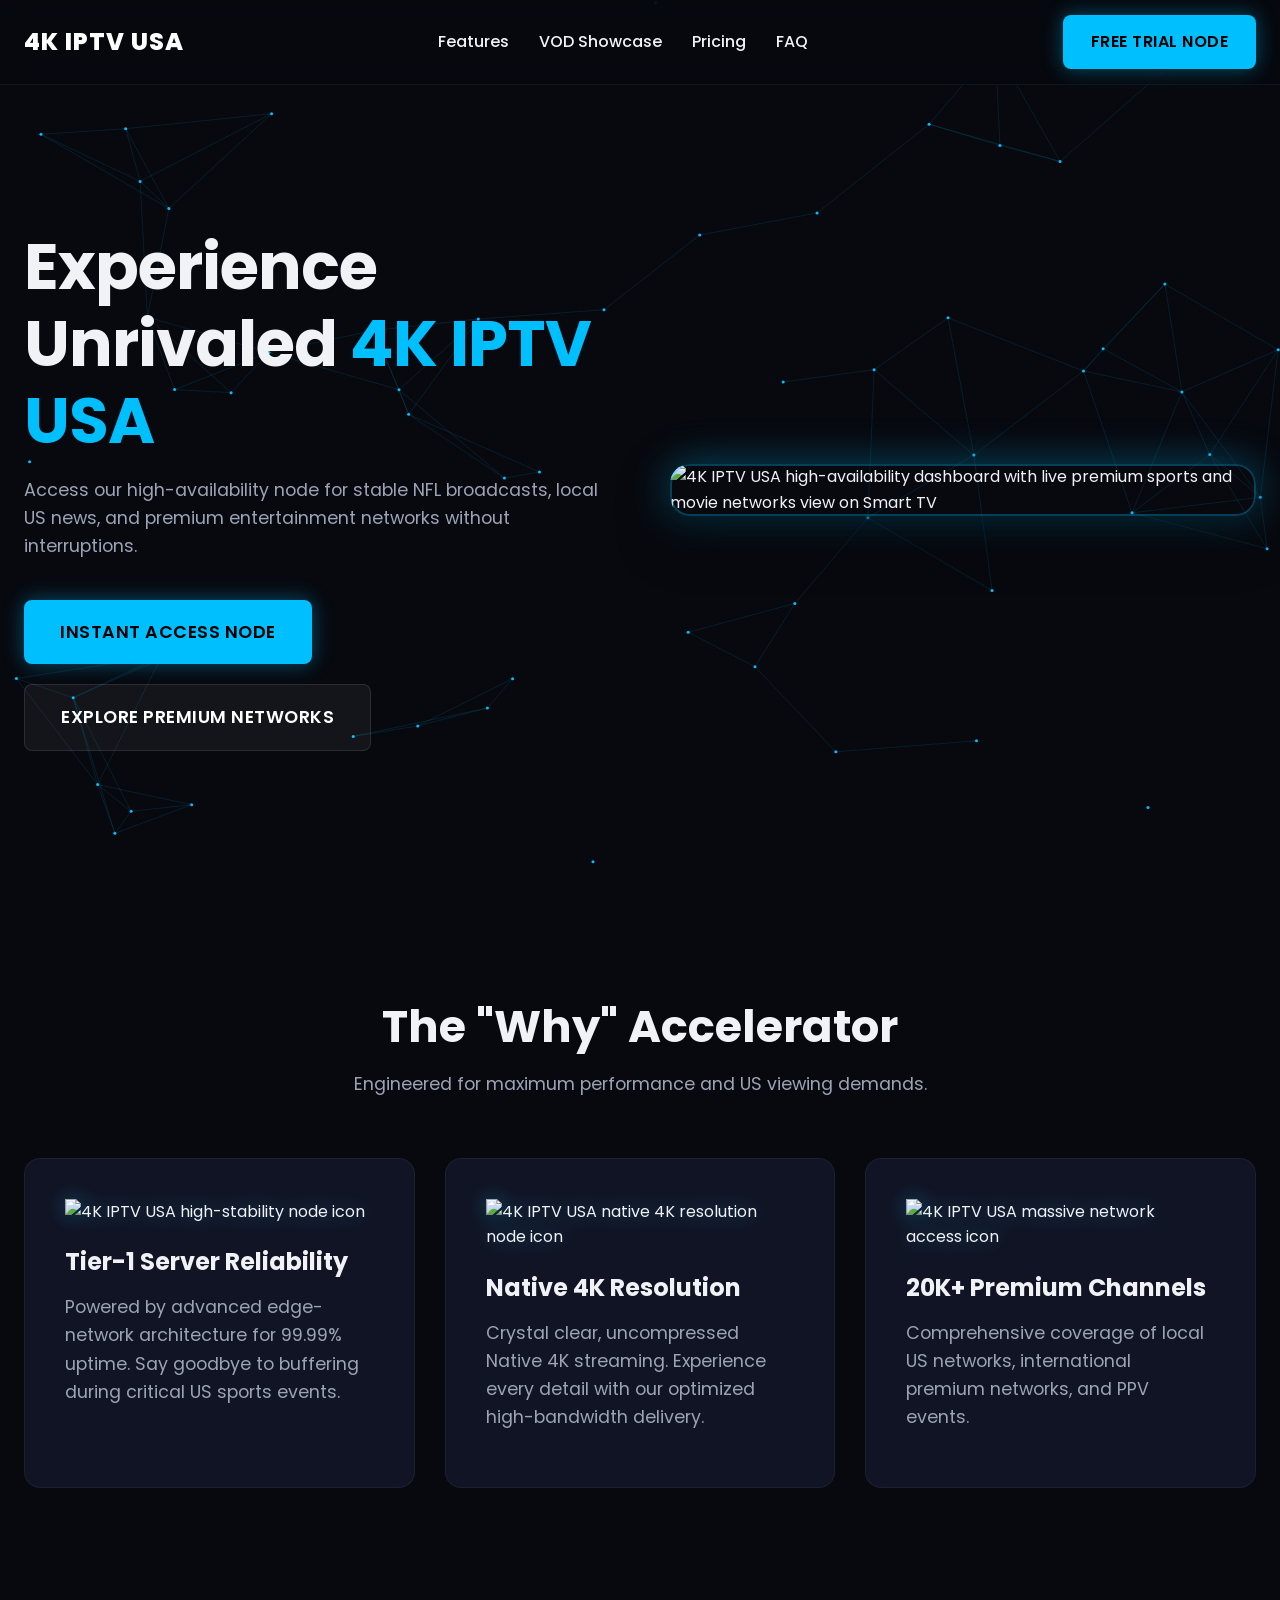
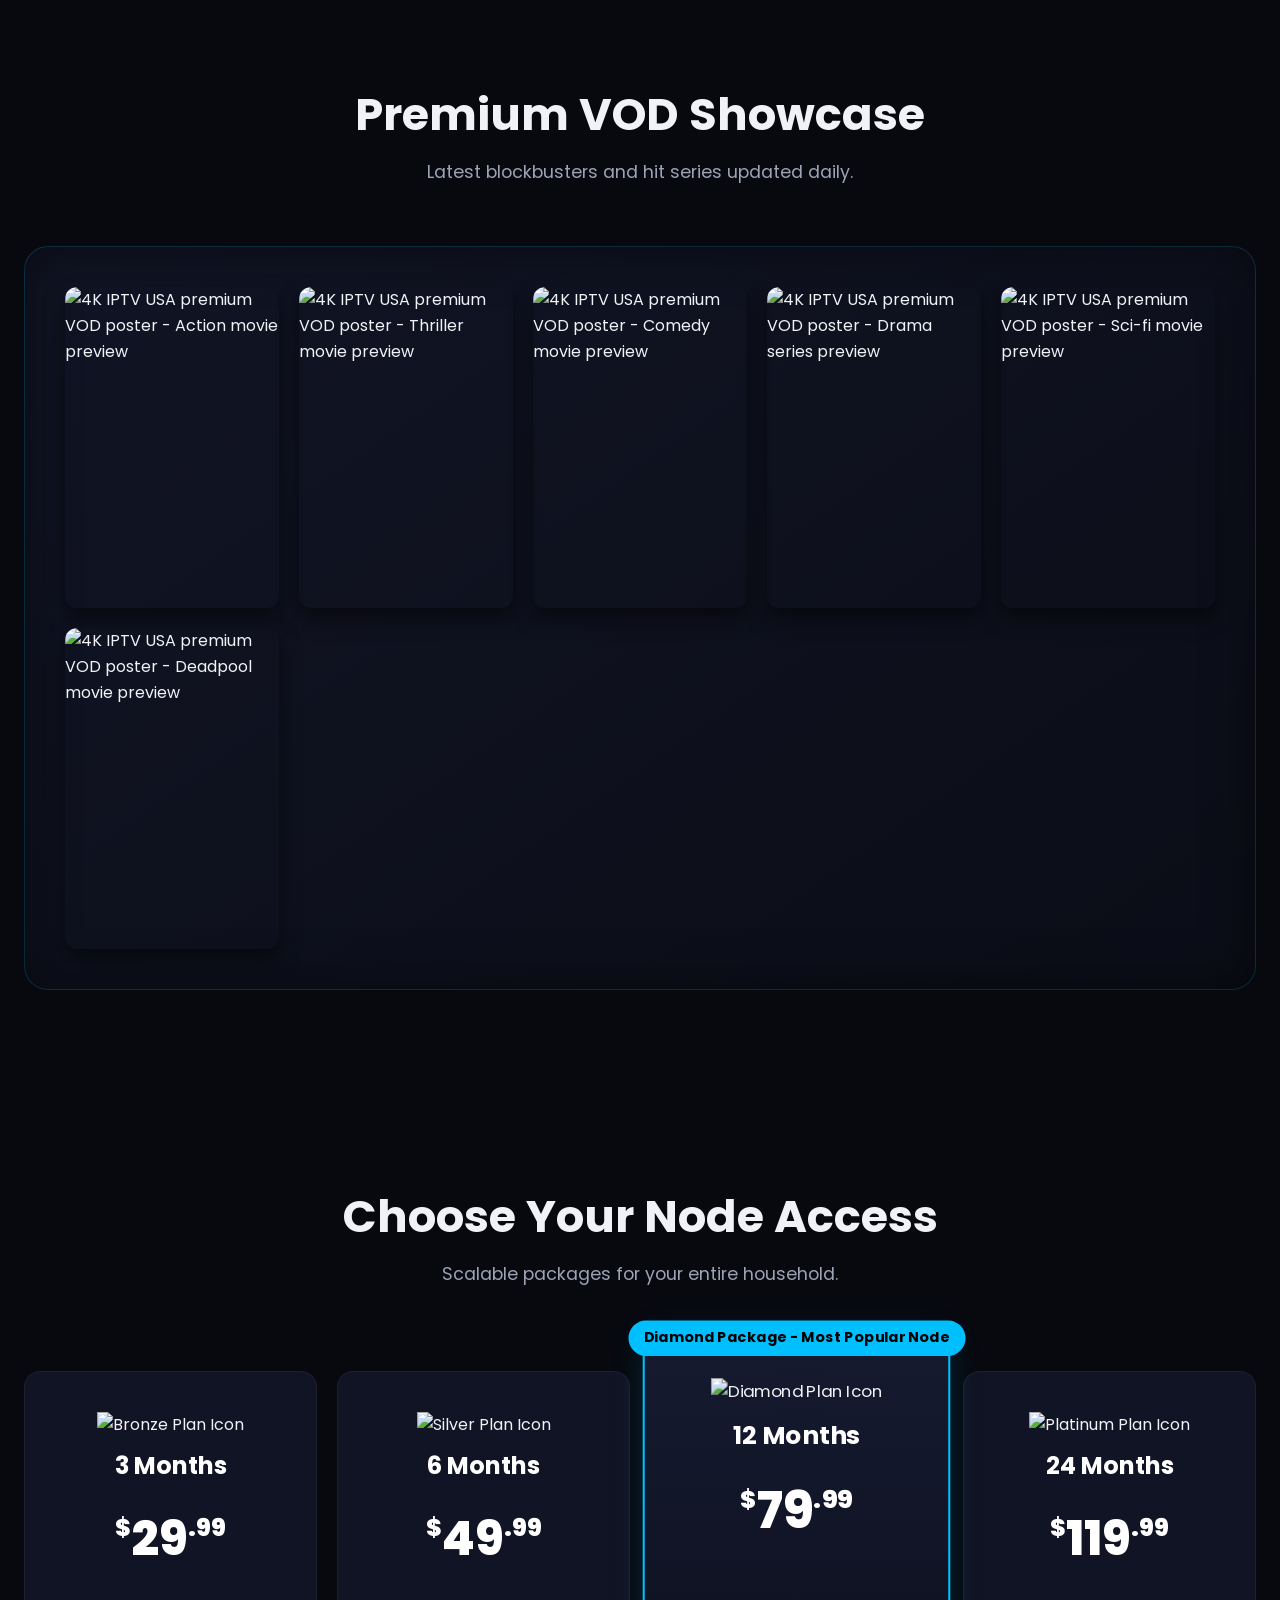
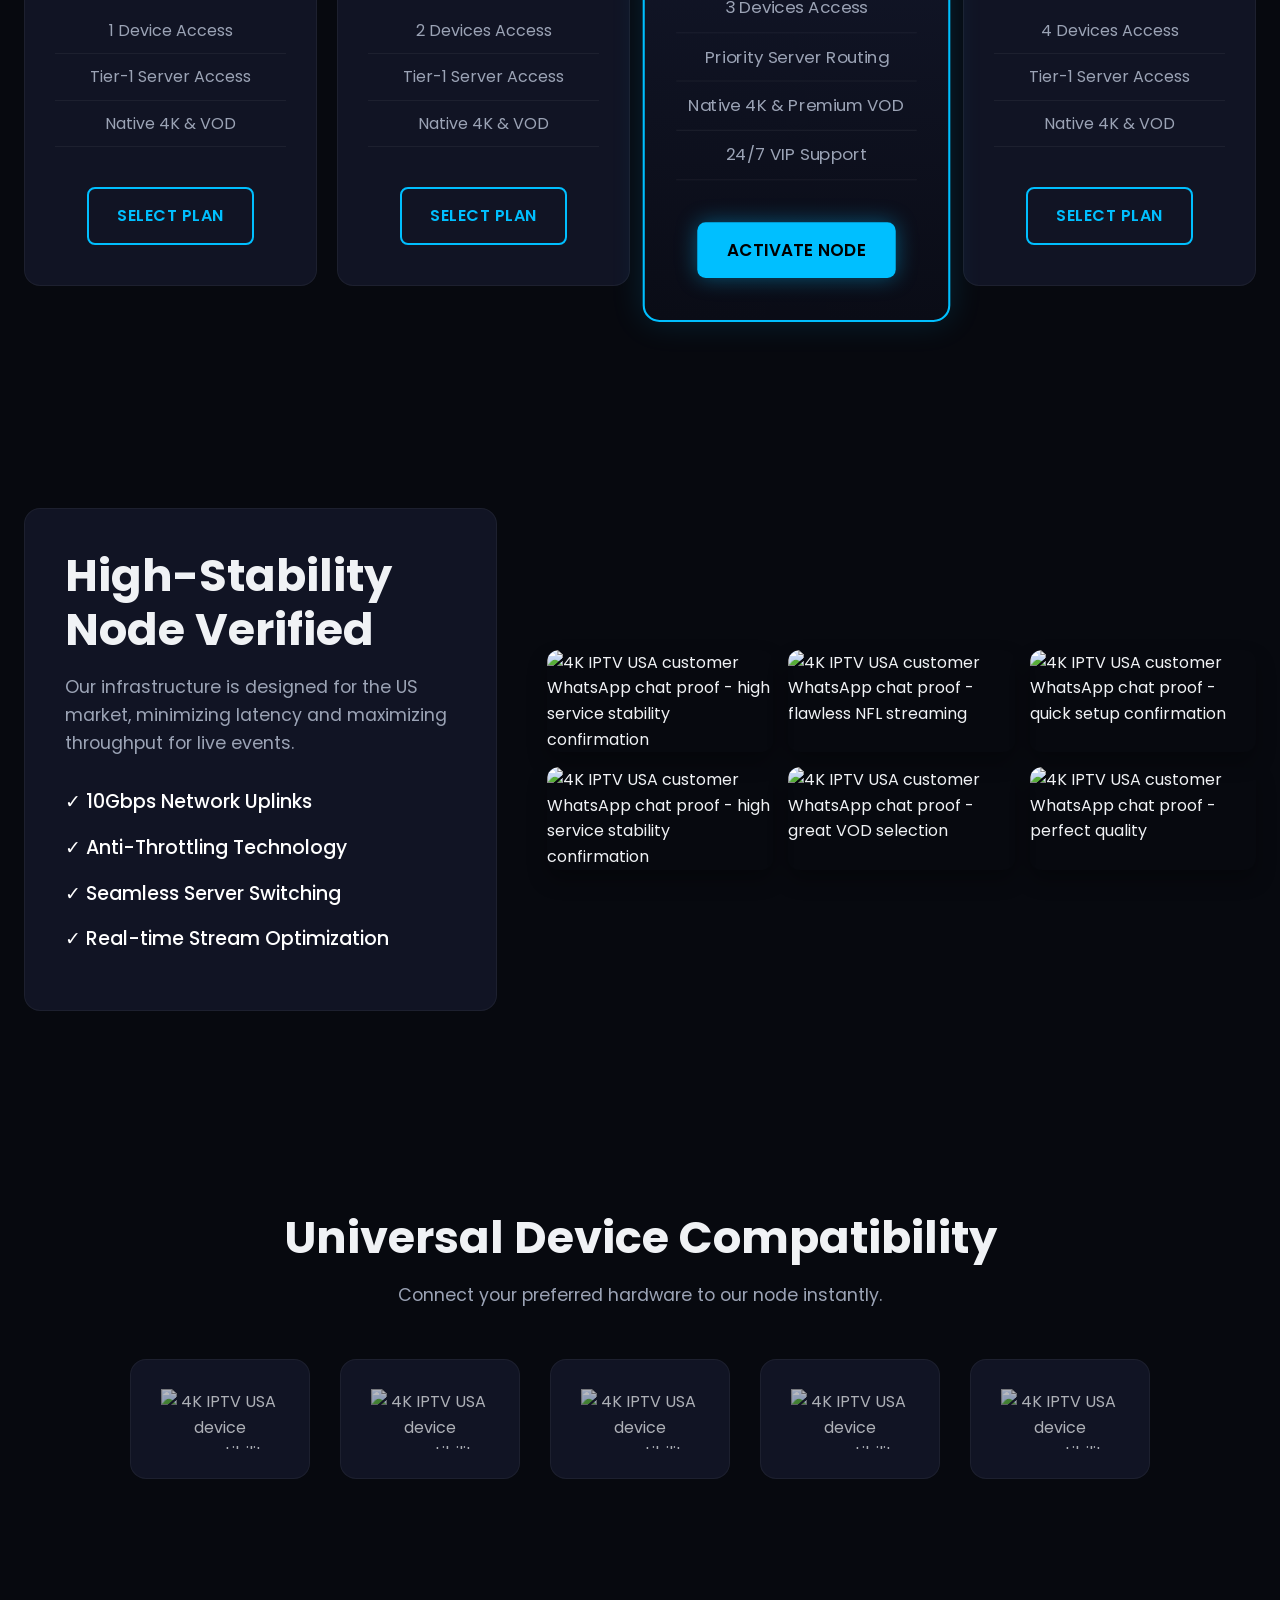
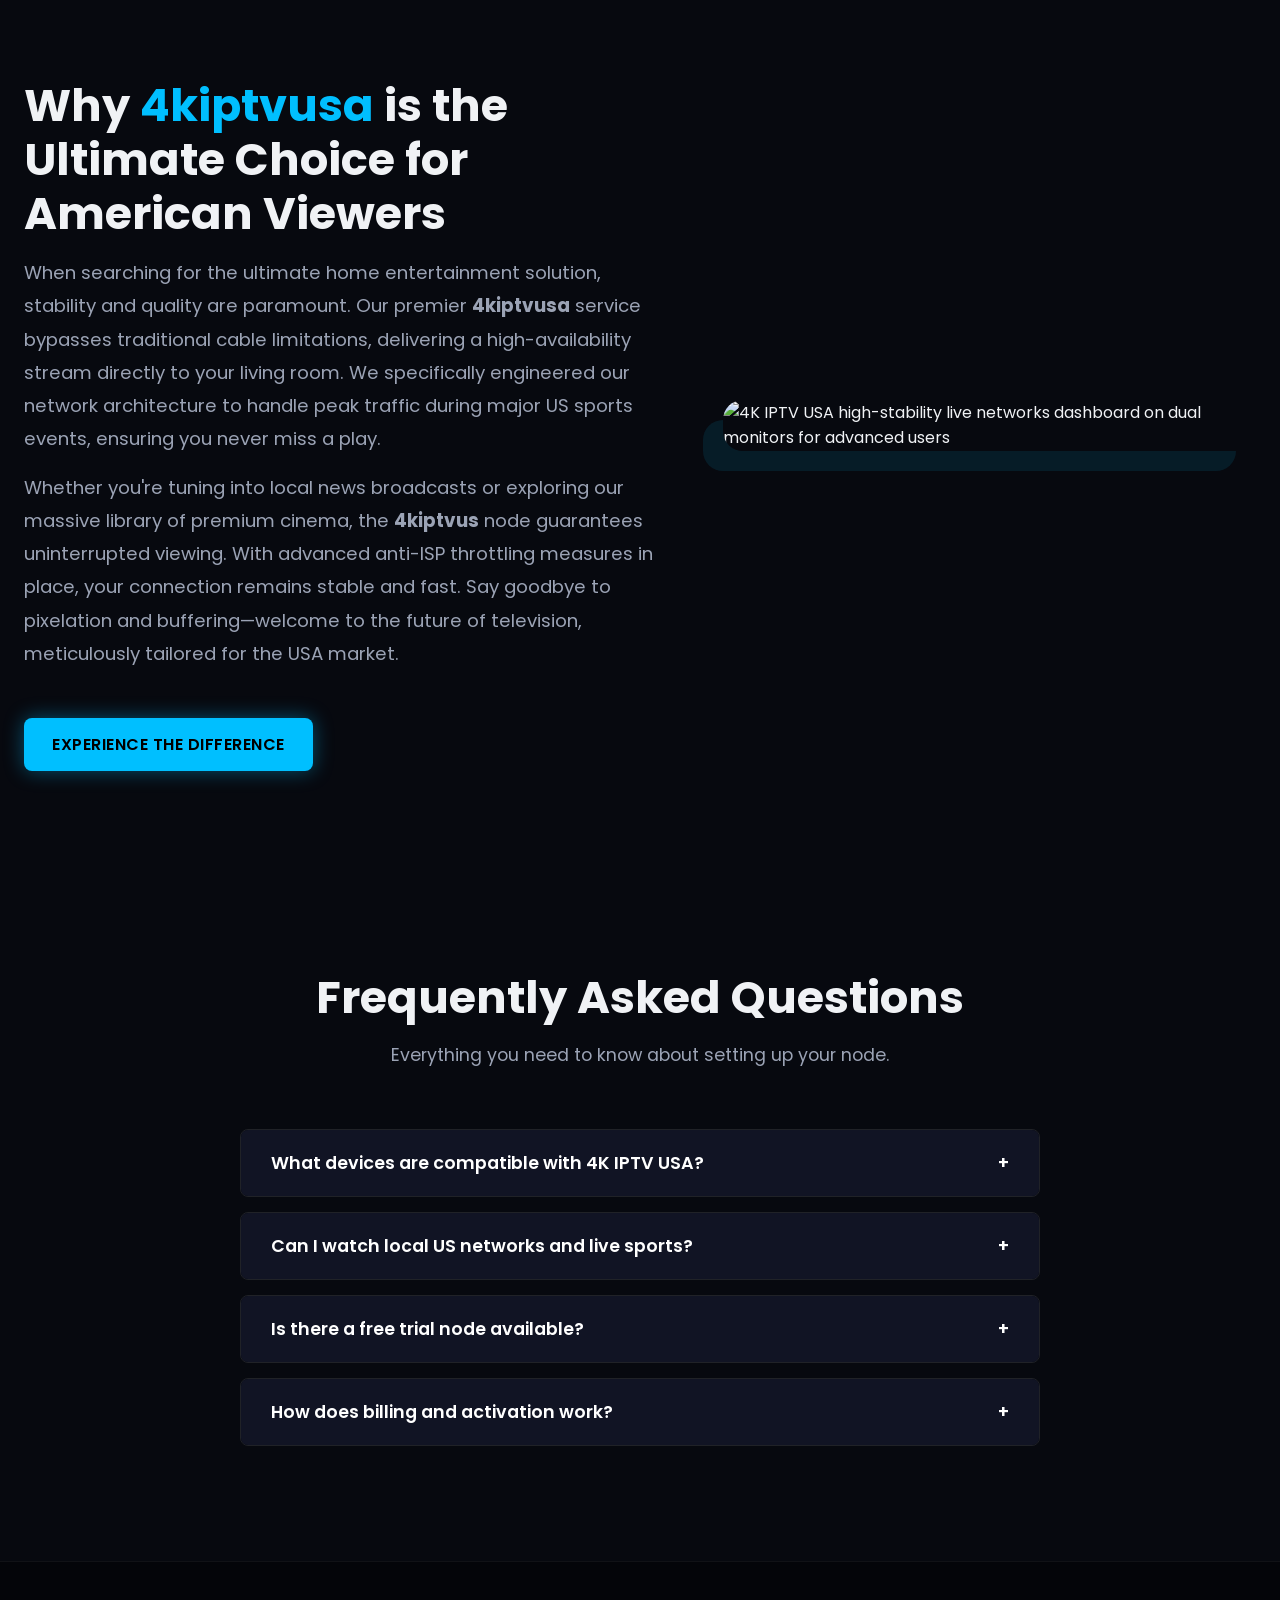
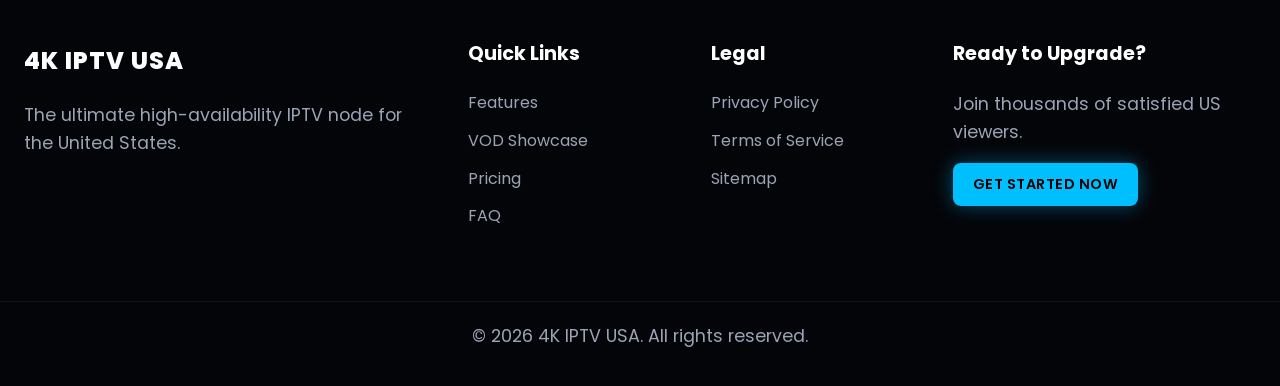
==== iptv-website-usa/index.html @ 937adeae "Add files via upload" ====
<!DOCTYPE html>
<html lang="en">
<head>
    <meta charset="UTF-8">
    <meta name="viewport" content="width=device-width, initial-scale=1.0">
    <title>4K IPTV USA - Unrivaled Premium IPTV Service</title>
    <meta name="description" content="Experience the best 4K IPTV USA. Stable NFL, local news, and premium networks with our high-availability 4kiptvus node. Start your free trial today.">
    <meta name="keywords" content="4k iptv usa, 4kiptvus, premium iptv, stable iptv, live sports iptv, us iptv service">
    <meta name="robots" content="index, follow">
    <link rel="canonical" href="https://www.4kiptvusa.com/">
    
    <!-- Google Fonts: Poppins -->
    <link rel="preconnect" href="https://fonts.googleapis.com">
    <link rel="preconnect" href="https://fonts.gstatic.com" crossorigin>
    <link href="https://fonts.googleapis.com/css2?family=Poppins:wght@300;400;600;700;800&display=swap" rel="stylesheet">
    
    <link rel="stylesheet" href="style.css">

    <!-- WebSite & Review Schema -->
    <script type="application/ld+json">
    {
      "@context": "https://schema.org",
      "@graph": [
        {
          "@type": "WebSite",
          "@id": "https://www.4kiptvusa.com/#website",
          "url": "https://www.4kiptvusa.com/",
          "name": "4K IPTV USA",
          "description": "Top-rated 4K IPTV service in the USA.",
          "publisher": {
            "@id": "https://www.4kiptvusa.com/#organization"
          }
        },
        {
          "@type": "Organization",
          "@id": "https://www.4kiptvusa.com/#organization",
          "name": "4K IPTV USA",
          "url": "https://www.4kiptvusa.com/",
          "logo": {
            "@type": "ImageObject",
            "url": "https://www.4kiptvusa.com/assets/logo.png"
          }
        },
        {
          "@type": "Product",
          "name": "4K IPTV USA Premium Subscription",
          "description": "High-availability premium IPTV node with 20K+ channels and 4K VOD.",
          "brand": {
            "@type": "Brand",
            "name": "4K IPTV USA"
          },
          "aggregateRating": {
            "@type": "AggregateRating",
            "ratingValue": "4.9",
            "reviewCount": "1200",
            "bestRating": "5",
            "worstRating": "1"
          },
          "review": {
            "@type": "Review",
            "author": {
              "@type": "Person",
              "name": "John D."
            },
            "reviewRating": {
              "@type": "Rating",
              "ratingValue": "5",
              "bestRating": "5"
            },
            "reviewBody": "Best 4kiptvus service I have used. Flawless NFL streams."
          }
        }
      ]
    }
    </script>

    <!-- FAQ Schema -->
    <script type="application/ld+json">
    {
      "@context": "https://schema.org",
      "@type": "FAQPage",
      "mainEntity": [
        {
          "@type": "Question",
          "name": "What devices are compatible with 4K IPTV USA?",
          "acceptedAnswer": {
            "@type": "Answer",
            "text": "Our service is compatible with Firestick, Apple TV, Smart TVs, MAG, and mobile devices."
          }
        },
        {
          "@type": "Question",
          "name": "Can I watch local US networks and live sports?",
          "acceptedAnswer": {
            "@type": "Answer",
            "text": "Yes, our 4kiptvus node guarantees stable access to local US networks and premium sports like the NFL."
          }
        },
        {
          "@type": "Question",
          "name": "Is there a free trial node available?",
          "acceptedAnswer": {
            "@type": "Answer",
            "text": "Yes, we offer an instant access FREE TRIAL NODE so you can test our Tier-1 server reliability."
          }
        }
      ]
    }
    </script>
</head>
<body>
    <canvas id="network-canvas"></canvas>

    <!-- B. HEADER -->
    <header class="main-header">
        <div class="container header-container">
            <div class="logo">4K IPTV USA</div>
            <nav class="nav-links">
                <a href="#features">Features</a>
                <a href="#vod">VOD Showcase</a>
                <a href="#pricing">Pricing</a>
                <a href="#faq">FAQ</a>
            </nav>
            <a href="#trial" class="btn-primary cta-pulse">FREE TRIAL NODE</a>
        </div>
    </header>

    <!-- C. HERO SECTION -->
    <section class="hero-section">
        <div class="container hero-container">
            <div class="hero-content">
                <h1>Experience Unrivaled <span class="accent-text">4K IPTV USA</span></h1>
                <p class="subtext">Access our high-availability node for stable NFL broadcasts, local US news, and premium entertainment networks without interruptions.</p>
                <div class="hero-ctas">
                    <a href="#pricing" class="btn-primary btn-large">INSTANT ACCESS NODE</a>
                    <a href="#vod" class="btn-secondary btn-large">EXPLORE PREMIUM NETWORKS</a>
                </div>
            </div>
            <div class="hero-image">
                <img src="assets/hero-preview.webp" alt="4K IPTV USA high-availability dashboard with live premium sports and movie networks view on Smart TV">
            </div>
        </div>
    </section>

    <!-- D. VALUE GRID -->
    <section id="features" class="value-grid-section">
        <div class="container">
            <div class="section-heading text-center">
                <h2>The "Why" Accelerator</h2>
                <p>Engineered for maximum performance and US viewing demands.</p>
            </div>
            <div class="grid-container value-grid">
                <div class="card value-card">
                    <img src="assets/icons/server-icon.svg" alt="4K IPTV USA high-stability node icon" class="card-icon">
                    <h3>Tier-1 Server Reliability</h3>
                    <p>Powered by advanced edge-network architecture for 99.99% uptime. Say goodbye to buffering during critical US sports events.</p>
                </div>
                <div class="card value-card">
                    <img src="assets/icons/resolution-icon.svg" alt="4K IPTV USA native 4K resolution node icon" class="card-icon">
                    <h3>Native 4K Resolution</h3>
                    <p>Crystal clear, uncompressed Native 4K streaming. Experience every detail with our optimized high-bandwidth delivery.</p>
                </div>
                <div class="card value-card">
                    <img src="assets/icons/channel-icon.svg" alt="4K IPTV USA massive network access icon" class="card-icon">
                    <h3>20K+ Premium Channels</h3>
                    <p>Comprehensive coverage of local US networks, international premium networks, and PPV events.</p>
                </div>
            </div>
        </div>
    </section>

    <!-- E. PREMIUM VOD SHOWCASE -->
    <section id="vod" class="vod-section">
        <div class="container">
            <div class="section-heading text-center">
                <h2>Premium VOD Showcase</h2>
                <p>Latest blockbusters and hit series updated daily.</p>
            </div>
            <div class="premium-frame">
                <div class="vod-grid">
                    <img src="assets/vod/poster-1.webp" alt="4K IPTV USA premium VOD poster - Action movie preview" class="vod-poster">
                    <img src="assets/vod/poster-2.webp" alt="4K IPTV USA premium VOD poster - Thriller movie preview" class="vod-poster">
                    <img src="assets/vod/poster-3.webp" alt="4K IPTV USA premium VOD poster - Comedy movie preview" class="vod-poster">
                    <img src="assets/vod/poster-4.webp" alt="4K IPTV USA premium VOD poster - Drama series preview" class="vod-poster">
                    <img src="assets/vod/poster-5.webp" alt="4K IPTV USA premium VOD poster - Sci-fi movie preview" class="vod-poster">
                    <img src="assets/vod/poster-6.webp" alt="4K IPTV USA premium VOD poster - Deadpool movie preview" class="vod-poster">
                </div>
            </div>
        </div>
    </section>

    <!-- F. ADVANCED PRICING ARROWS -->
    <section id="pricing" class="pricing-section">
        <div class="container">
            <div class="section-heading text-center">
                <h2>Choose Your Node Access</h2>
                <p>Scalable packages for your entire household.</p>
            </div>
            
            <div class="pricing-grid">
                <!-- 3 Months -->
                <div class="pricing-card">
                    <div class="plan-header">
                        <img src="assets/icons/plan-icon.svg" alt="Bronze Plan Icon" class="plan-icon">
                        <h3>3 Months</h3>
                    </div>
                    <div class="plan-price"><span>$</span>29<span>.99</span></div>
                    <ul class="plan-features">
                        <li>1 Device Access</li>
                        <li>Tier-1 Server Access</li>
                        <li>Native 4K & VOD</li>
                    </ul>
                    <a href="#checkout" class="btn-outline">Select Plan</a>
                </div>

                <!-- 6 Months -->
                <div class="pricing-card">
                    <div class="plan-header">
                        <img src="assets/icons/plan-icon.svg" alt="Silver Plan Icon" class="plan-icon">
                        <h3>6 Months</h3>
                    </div>
                    <div class="plan-price"><span>$</span>49<span>.99</span></div>
                    <ul class="plan-features">
                        <li>2 Devices Access</li>
                        <li>Tier-1 Server Access</li>
                        <li>Native 4K & VOD</li>
                    </ul>
                    <a href="#checkout" class="btn-outline">Select Plan</a>
                </div>

                <!-- 12 Months (Diamond) -->
                <div class="pricing-card diamond-card">
                    <div class="popular-badge">Diamond Package - Most Popular Node</div>
                    <div class="plan-header">
                        <img src="assets/icons/plan-icon.svg" alt="Diamond Plan Icon" class="plan-icon">
                        <h3>12 Months</h3>
                    </div>
                    <div class="plan-price"><span>$</span>79<span>.99</span></div>
                    <ul class="plan-features">
                        <li>3 Devices Access</li>
                        <li>Priority Server Routing</li>
                        <li>Native 4K & Premium VOD</li>
                        <li>24/7 VIP Support</li>
                    </ul>
                    <a href="#checkout" class="btn-primary">Activate Node</a>
                </div>

                <!-- 24 Months -->
                <div class="pricing-card">
                    <div class="plan-header">
                        <img src="assets/icons/plan-icon.svg" alt="Platinum Plan Icon" class="plan-icon">
                        <h3>24 Months</h3>
                    </div>
                    <div class="plan-price"><span>$</span>119<span>.99</span></div>
                    <ul class="plan-features">
                        <li>4 Devices Access</li>
                        <li>Tier-1 Server Access</li>
                        <li>Native 4K & VOD</li>
                    </ul>
                    <a href="#checkout" class="btn-outline">Select Plan</a>
                </div>
            </div>
        </div>
    </section>

    <!-- G. PROOF & NETWORK SPEED SECTION -->
    <section class="proof-section">
        <div class="container proof-container">
            <div class="proof-left card">
                <h2>High-Stability Node Verified</h2>
                <p>Our infrastructure is designed for the US market, minimizing latency and maximizing throughput for live events.</p>
                <ul class="feature-list">
                    <li>✓ 10Gbps Network Uplinks</li>
                    <li>✓ Anti-Throttling Technology</li>
                    <li>✓ Seamless Server Switching</li>
                    <li>✓ Real-time Stream Optimization</li>
                </ul>
            </div>
            <div class="proof-right">
                <div class="chat-grid">
                    <img src="assets/chat-proof-1.webp" alt="4K IPTV USA customer WhatsApp chat proof - high service stability confirmation" class="chat-proof">
                    <img src="assets/chat-proof-2.webp" alt="4K IPTV USA customer WhatsApp chat proof - flawless NFL streaming" class="chat-proof">
                    <img src="assets/chat-proof-3.webp" alt="4K IPTV USA customer WhatsApp chat proof - quick setup confirmation" class="chat-proof">
                    <img src="assets/chat-proof-4.webp" alt="4K IPTV USA customer WhatsApp chat proof - high service stability confirmation" class="chat-proof">
                    <img src="assets/chat-proof-5.webp" alt="4K IPTV USA customer WhatsApp chat proof - great VOD selection" class="chat-proof">
                    <img src="assets/chat-proof-6.webp" alt="4K IPTV USA customer WhatsApp chat proof - perfect quality" class="chat-proof">
                </div>
            </div>
        </div>
    </section>

    <!-- H. COMPATIBILITY GRID -->
    <section class="compatibility-section">
        <div class="container text-center">
            <h2>Universal Device Compatibility</h2>
            <p>Connect your preferred hardware to our node instantly.</p>
            <div class="logo-grid">
                <a href="#guide-firetv" class="logo-card"><img src="assets/logos/firetv-logo.svg" alt="4K IPTV USA device compatibility node - Amazon Firestick link"></a>
                <a href="#guide-apple" class="logo-card"><img src="assets/logos/apple-logo.svg" alt="4K IPTV USA device compatibility node - Apple TV link"></a>
                <a href="#guide-android" class="logo-card"><img src="assets/logos/android-logo.svg" alt="4K IPTV USA device compatibility node - Android TV link"></a>
                <a href="#guide-smart" class="logo-card"><img src="assets/logos/smart-logo.svg" alt="4K IPTV USA device compatibility node - Smart TV link"></a>
                <a href="#guide-mag" class="logo-card"><img src="assets/logos/mag-logo.svg" alt="4K IPTV USA device compatibility node - MAG Box link"></a>
            </div>
        </div>
    </section>

    <!-- I. DEEP SEO TARGET SECTION -->
    <section class="seo-section">
        <div class="container seo-container">
            <div class="seo-content">
                <h2>Why <span class="accent-text">4kiptvusa</span> is the Ultimate Choice for American Viewers</h2>
                <p>When searching for the ultimate home entertainment solution, stability and quality are paramount. Our premier <strong>4kiptvusa</strong> service bypasses traditional cable limitations, delivering a high-availability stream directly to your living room. We specifically engineered our network architecture to handle peak traffic during major US sports events, ensuring you never miss a play.</p>
                <p>Whether you're tuning into local news broadcasts or exploring our massive library of premium cinema, the <strong>4kiptvus</strong> node guarantees uninterrupted viewing. With advanced anti-ISP throttling measures in place, your connection remains stable and fast. Say goodbye to pixelation and buffering—welcome to the future of television, meticulously tailored for the USA market.</p>
                <a href="#trial" class="btn-primary mt-4">EXPERIENCE THE DIFFERENCE</a>
            </div>
            <div class="seo-sidebar">
                <img src="assets/seo-dashboard-view.webp" alt="4K IPTV USA high-stability live networks dashboard on dual monitors for advanced users" class="seo-image">
            </div>
        </div>
    </section>

    <!-- J. INTERACTIVE FAQ -->
    <section id="faq" class="faq-section">
        <div class="container">
            <div class="section-heading text-center">
                <h2>Frequently Asked Questions</h2>
                <p>Everything you need to know about setting up your node.</p>
            </div>
            <div class="faq-accordion">
                <div class="faq-item">
                    <button class="faq-question">What devices are compatible with 4K IPTV USA? <span class="icon">+</span></button>
                    <div class="faq-answer">
                        <p>Our service is universally compatible with Firestick, Apple TV, Smart TVs, MAG boxes, Android devices, and iOS. We provide detailed setup guides for each node connection.</p>
                    </div>
                </div>
                <div class="faq-item">
                    <button class="faq-question">Can I watch local US networks and live sports? <span class="icon">+</span></button>
                    <div class="faq-answer">
                        <p>Absolutely. Our 4kiptvus node is specifically configured to guarantee stable access to all major local US networks and premium sports events, including the NFL, NBA, and UFC, with zero buffering.</p>
                    </div>
                </div>
                <div class="faq-item">
                    <button class="faq-question">Is there a free trial node available? <span class="icon">+</span></button>
                    <div class="faq-answer">
                        <p>Yes, we offer an instant access FREE TRIAL NODE so you can verify our Tier-1 server reliability before committing to a premium package.</p>
                    </div>
                </div>
                <div class="faq-item">
                    <button class="faq-question">How does billing and activation work? <span class="icon">+</span></button>
                    <div class="faq-answer">
                        <p>Activation is instant upon payment confirmation. We offer secure billing options tailored for US customers, with subscriptions available in 3, 6, 12, and 24-month cycles.</p>
                    </div>
                </div>
            </div>
        </div>
    </section>

    <!-- K. FOOTER -->
    <footer class="main-footer">
        <div class="container footer-container">
            <div class="footer-brand">
                <div class="logo">4K IPTV USA</div>
                <p>The ultimate high-availability IPTV node for the United States.</p>
            </div>
            <div class="footer-links">
                <h4>Quick Links</h4>
                <a href="#features">Features</a>
                <a href="#vod">VOD Showcase</a>
                <a href="#pricing">Pricing</a>
                <a href="#faq">FAQ</a>
            </div>
            <div class="footer-legal">
                <h4>Legal</h4>
                <a href="#privacy">Privacy Policy</a>
                <a href="#terms">Terms of Service</a>
                <a href="#sitemap">Sitemap</a>
            </div>
            <div class="footer-cta">
                <h4>Ready to Upgrade?</h4>
                <p>Join thousands of satisfied US viewers.</p>
                <a href="#pricing" class="btn-primary btn-small">GET STARTED NOW</a>
            </div>
        </div>
        <div class="footer-bottom text-center">
            <p>&copy; 2026 4K IPTV USA. All rights reserved.</p>
        </div>
    </footer>

    <!-- Interactive Scripts -->
    <script>
        // FAQ Accordion
        const faqItems = document.querySelectorAll('.faq-question');
        faqItems.forEach(item => {
            item.addEventListener('click', () => {
                const answer = item.nextElementSibling;
                const icon = item.querySelector('.icon');
                const isOpen = answer.style.display === 'block';
                
                // Close all
                document.querySelectorAll('.faq-answer').forEach(ans => ans.style.display = 'none');
                document.querySelectorAll('.faq-question .icon').forEach(ic => ic.textContent = '+');
                
                if (!isOpen) {
                    answer.style.display = 'block';
                    icon.textContent = '−';
                }
            });
        });

        // Background Node Effect
        const canvas = document.getElementById('network-canvas');
        const ctx = canvas.getContext('2d');
        
        let width = canvas.width = window.innerWidth;
        let height = canvas.height = window.innerHeight;
        
        const nodes = [];
        const nodeCount = 60;
        
        for (let i = 0; i < nodeCount; i++) {
            nodes.push({
                x: Math.random() * width,
                y: Math.random() * height,
                vx: (Math.random() - 0.5) * 0.5,
                vy: (Math.random() - 0.5) * 0.5
            });
        }
        
        function draw() {
            ctx.clearRect(0, 0, width, height);
            ctx.fillStyle = '#00BFFF';
            ctx.strokeStyle = 'rgba(0, 191, 255, 0.12)';
            
            nodes.forEach(node => {
                node.x += node.vx;
                node.y += node.vy;
                
                if (node.x < 0 || node.x > width) node.vx *= -1;
                if (node.y < 0 || node.y > height) node.vy *= -1;
                
                ctx.beginPath();
                ctx.arc(node.x, node.y, 1.5, 0, Math.PI * 2);
                ctx.fill();
            });
            
            for (let i = 0; i < nodeCount; i++) {
                for (let j = i + 1; j < nodeCount; j++) {
                    const dx = nodes[i].x - nodes[j].x;
                    const dy = nodes[i].y - nodes[j].y;
                    const dist = Math.sqrt(dx * dx + dy * dy);
                    
                    if (dist < 150) {
                        ctx.beginPath();
                        ctx.moveTo(nodes[i].x, nodes[i].y);
                        ctx.lineTo(nodes[j].x, nodes[j].y);
                        ctx.stroke();
                    }
                }
            }
            requestAnimationFrame(draw);
        }
        draw();

        window.addEventListener('resize', () => {
            width = canvas.width = window.innerWidth;
            height = canvas.height = window.innerHeight;
        });
    </script>
</body>
</html>
---- iptv-website-usa/style.css ----
/* RESET & BASE VARIABLES */
:root {
    --bg-dark: #07090f;
    --bg-card: #111424;
    --bg-card-hover: #181c33;
    --accent: #00BFFF;
    --accent-glow: rgba(0, 191, 255, 0.4);
    --text-main: #f0f2f5;
    --text-muted: #9ba3b5;
    --font-family: 'Poppins', sans-serif;
    --transition: all 0.3s cubic-bezier(0.25, 0.8, 0.25, 1);
}

* {
    margin: 0;
    padding: 0;
    box-sizing: border-box;
}

html {
    scroll-behavior: smooth;
}

body {
    background-color: var(--bg-dark);
    color: var(--text-main);
    font-family: var(--font-family);
    line-height: 1.6;
    overflow-x: hidden;
}

#network-canvas {
    position: fixed;
    top: 0;
    left: 0;
    width: 100vw;
    height: 100vh;
    z-index: -1;
    pointer-events: none;
}

.container {
    max-width: 1280px;
    margin: 0 auto;
    padding: 0 24px;
}

.text-center { text-align: center; }
.mt-4 { margin-top: 2rem; }
.accent-text { color: var(--accent); }

/* TYPOGRAPHY */
h1, h2, h3, h4 {
    font-weight: 700;
    line-height: 1.2;
    margin-bottom: 1rem;
}

h1 {
    font-size: clamp(2.5rem, 5vw, 4rem);
    letter-spacing: -1px;
}

h2 {
    font-size: clamp(2rem, 4vw, 2.8rem);
}

h3 {
    font-size: 1.5rem;
}

p {
    color: var(--text-muted);
    font-size: 1.1rem;
    margin-bottom: 1rem;
}

/* BUTTONS */
a { text-decoration: none; color: inherit; }

.btn-primary, .btn-secondary, .btn-outline {
    display: inline-block;
    padding: 14px 28px;
    border-radius: 8px;
    font-weight: 600;
    text-transform: uppercase;
    letter-spacing: 0.5px;
    transition: var(--transition);
    cursor: pointer;
    text-align: center;
}

.btn-primary {
    background: var(--accent);
    color: #000;
    box-shadow: 0 0 20px var(--accent-glow);
}

.btn-primary:hover {
    box-shadow: 0 0 30px var(--accent-glow), inset 0 0 10px rgba(255,255,255,0.3);
    transform: translateY(-2px);
}

.btn-secondary {
    background: rgba(255, 255, 255, 0.05);
    color: #fff;
    border: 1px solid rgba(255, 255, 255, 0.1);
}

.btn-secondary:hover {
    background: rgba(255, 255, 255, 0.1);
    transform: translateY(-2px);
}

.btn-outline {
    background: transparent;
    border: 2px solid var(--accent);
    color: var(--accent);
}

.btn-outline:hover {
    background: var(--accent);
    color: #000;
}

.btn-large {
    padding: 18px 36px;
    font-size: 1.1rem;
}

.btn-small {
    padding: 10px 20px;
    font-size: 0.9rem;
}

.cta-pulse {
    animation: pulse 2s infinite;
}

@keyframes pulse {
    0% { box-shadow: 0 0 0 0 rgba(0, 191, 255, 0.7); }
    70% { box-shadow: 0 0 0 15px rgba(0, 191, 255, 0); }
    100% { box-shadow: 0 0 0 0 rgba(0, 191, 255, 0); }
}

/* HEADER */
.main-header {
    position: fixed;
    top: 0;
    width: 100%;
    z-index: 1000;
    background: rgba(7, 9, 15, 0.85);
    backdrop-filter: blur(12px);
    border-bottom: 1px solid rgba(255, 255, 255, 0.05);
    padding: 15px 0;
}

.header-container {
    display: flex;
    justify-content: space-between;
    align-items: center;
}

.logo {
    font-size: 1.5rem;
    font-weight: 800;
    color: #fff;
    letter-spacing: 1px;
}

.nav-links {
    display: flex;
    gap: 30px;
}

.nav-links a {
    font-weight: 500;
    color: var(--text-main);
    transition: var(--transition);
}

.nav-links a:hover {
    color: var(--accent);
}

/* SECTION BASICS */
section {
    padding: 100px 0;
}

.section-heading {
    margin-bottom: 60px;
}

.card {
    background: var(--bg-card);
    border: 1px solid rgba(255, 255, 255, 0.05);
    border-radius: 16px;
    padding: 40px;
    transition: var(--transition);
}

.card:hover {
    transform: translateY(-5px);
    background: var(--bg-card-hover);
    border-color: rgba(0, 191, 255, 0.2);
}

/* HERO SECTION */
.hero-section {
    padding-top: 180px;
    min-height: 100vh;
    display: flex;
    align-items: center;
}

.hero-container {
    display: grid;
    grid-template-columns: 1fr 1fr;
    gap: 60px;
    align-items: center;
}

.hero-ctas {
    display: flex;
    gap: 20px;
    margin-top: 40px;
    flex-wrap: wrap;
}

.hero-image {
    position: relative;
    border-radius: 20px;
    overflow: hidden;
    box-shadow: 0 20px 50px rgba(0, 0, 0, 0.5), 0 0 40px var(--accent-glow);
}

.hero-image::after {
    content: '';
    position: absolute;
    inset: 0;
    border: 2px solid rgba(0, 191, 255, 0.3);
    border-radius: 20px;
    pointer-events: none;
}

.hero-image img {
    width: 100%;
    height: auto;
    display: block;
    transition: transform 0.5s ease;
}

.hero-image:hover img {
    transform: scale(1.03);
}

/* VALUE GRID */
.grid-container {
    display: grid;
    grid-template-columns: repeat(auto-fit, minmax(300px, 1fr));
    gap: 30px;
}

.card-icon {
    width: 64px;
    height: 64px;
    margin-bottom: 24px;
    filter: drop-shadow(0 0 10px var(--accent-glow));
}

/* VOD SHOWCASE */
.premium-frame {
    padding: 40px;
    background: linear-gradient(145deg, #111424, #0b0d17);
    border-radius: 24px;
    border: 1px solid rgba(0, 191, 255, 0.15);
    box-shadow: inset 0 0 50px rgba(0,0,0,0.5);
}

.vod-grid {
    display: grid;
    grid-template-columns: repeat(auto-fit, minmax(180px, 1fr));
    gap: 20px;
}

.vod-poster {
    width: 100%;
    aspect-ratio: 2/3;
    border-radius: 12px;
    object-fit: cover;
    transition: var(--transition);
    cursor: pointer;
    box-shadow: 0 10px 20px rgba(0,0,0,0.5);
}

.vod-poster:hover {
    transform: scale(1.05) translateY(-10px);
    box-shadow: 0 15px 30px var(--accent-glow);
    z-index: 10;
    position: relative;
}

/* PRICING */
.pricing-grid {
    display: grid;
    grid-template-columns: repeat(4, 1fr);
    gap: 20px;
    align-items: center;
}

.pricing-card {
    background: var(--bg-card);
    border-radius: 16px;
    padding: 40px 30px;
    text-align: center;
    border: 1px solid rgba(255, 255, 255, 0.05);
    transition: var(--transition);
    position: relative;
}

.plan-header h3 { color: #fff; margin-bottom: 20px; }

.plan-icon {
    width: 48px;
    height: 48px;
    margin-bottom: 15px;
}

.plan-price {
    font-size: 3rem;
    font-weight: 800;
    color: #fff;
    margin-bottom: 30px;
    display: flex;
    justify-content: center;
    align-items: flex-start;
}

.plan-price span { font-size: 1.5rem; margin-top: 8px; }

.plan-features {
    list-style: none;
    margin-bottom: 40px;
}

.plan-features li {
    padding: 10px 0;
    border-bottom: 1px solid rgba(255, 255, 255, 0.05);
    color: var(--text-muted);
}

.pricing-card.diamond-card {
    background: linear-gradient(to bottom, #151a30, #0a0c16);
    border: 2px solid var(--accent);
    transform: scale(1.05);
    z-index: 2;
    box-shadow: 0 0 30px rgba(0, 191, 255, 0.15);
}

.popular-badge {
    position: absolute;
    top: -15px;
    left: 50%;
    transform: translateX(-50%);
    background: var(--accent);
    color: #000;
    padding: 6px 15px;
    border-radius: 20px;
    font-size: 0.85rem;
    font-weight: 700;
    white-space: nowrap;
}

/* PROOF SECTION */
.proof-container {
    display: grid;
    grid-template-columns: 1fr 1.5fr;
    gap: 50px;
    align-items: center;
}

.feature-list {
    list-style: none;
    margin-top: 30px;
}

.feature-list li {
    font-size: 1.2rem;
    margin-bottom: 15px;
    color: #fff;
    font-weight: 500;
}

.chat-grid {
    display: grid;
    grid-template-columns: repeat(3, 1fr);
    gap: 15px;
}

.chat-proof {
    width: 100%;
    border-radius: 12px;
    box-shadow: 0 10px 20px rgba(0,0,0,0.3);
    transition: var(--transition);
}

.chat-proof:hover {
    transform: scale(1.1);
    z-index: 5;
    position: relative;
}

/* COMPATIBILITY */
.logo-grid {
    display: flex;
    flex-wrap: wrap;
    justify-content: center;
    gap: 30px;
    margin-top: 50px;
}

.logo-card {
    background: var(--bg-card);
    padding: 30px;
    border-radius: 16px;
    width: 180px;
    height: 120px;
    display: flex;
    align-items: center;
    justify-content: center;
    border: 1px solid rgba(255, 255, 255, 0.05);
    transition: var(--transition);
}

.logo-card img {
    max-width: 100%;
    max-height: 60px;
    opacity: 0.7;
    transition: var(--transition);
}

.logo-card:hover {
    background: rgba(0, 191, 255, 0.1);
    border-color: var(--accent);
}

.logo-card:hover img {
    opacity: 1;
}

/* SEO SECTION */
.seo-container {
    display: grid;
    grid-template-columns: 1.2fr 1fr;
    gap: 60px;
    align-items: center;
}

.seo-content p {
    font-size: 1.15rem;
    line-height: 1.8;
}

.seo-image {
    width: 100%;
    border-radius: 20px;
    box-shadow: -20px 20px 0px rgba(0, 191, 255, 0.1);
}

/* FAQ */
.faq-accordion {
    max-width: 800px;
    margin: 0 auto;
}

.faq-item {
    margin-bottom: 15px;
    border: 1px solid rgba(255, 255, 255, 0.1);
    border-radius: 8px;
    overflow: hidden;
}

.faq-question {
    width: 100%;
    background: var(--bg-card);
    border: none;
    padding: 20px 30px;
    font-size: 1.1rem;
    font-weight: 600;
    color: #fff;
    text-align: left;
    cursor: pointer;
    display: flex;
    justify-content: space-between;
    align-items: center;
    transition: var(--transition);
    font-family: var(--font-family);
}

.faq-question:hover {
    background: var(--bg-card-hover);
}

.faq-answer {
    display: none;
    padding: 0 30px 20px;
    background: var(--bg-card);
}

.faq-answer p { margin-bottom: 0; padding-top: 15px; border-top: 1px solid rgba(255,255,255,0.05); }

/* FOOTER */
.main-footer {
    background: #040509;
    padding: 80px 0 20px;
    border-top: 1px solid rgba(255, 255, 255, 0.05);
}

.footer-container {
    display: grid;
    grid-template-columns: 2fr 1fr 1fr 1.5fr;
    gap: 40px;
    margin-bottom: 60px;
}

.footer-brand .logo { margin-bottom: 20px; }

.footer-links h4, .footer-legal h4, .footer-cta h4 {
    color: #fff;
    margin-bottom: 25px;
    font-size: 1.2rem;
}

.footer-links a, .footer-legal a {
    display: block;
    color: var(--text-muted);
    margin-bottom: 12px;
    transition: var(--transition);
}

.footer-links a:hover, .footer-legal a:hover {
    color: var(--accent);
    padding-left: 5px;
}

.footer-bottom {
    padding-top: 20px;
    border-top: 1px solid rgba(255, 255, 255, 0.05);
    color: rgba(255,255,255,0.3);
    font-size: 0.9rem;
}

/* RESPONSIVE */
@media (max-width: 1024px) {
    .pricing-grid {
        grid-template-columns: repeat(2, 1fr);
    }
    .pricing-card.diamond-card {
        transform: scale(1);
    }
}

@media (max-width: 768px) {
    .hero-container, .proof-container, .seo-container {
        grid-template-columns: 1fr;
    }
    .nav-links { display: none; }
    .hero-section { text-align: center; padding-top: 120px; }
    .hero-ctas { justify-content: center; flex-direction: column; }
    .footer-container { grid-template-columns: 1fr 1fr; }
    .chat-grid { grid-template-columns: repeat(2, 1fr); }
}

@media (max-width: 480px) {
    .pricing-grid { grid-template-columns: 1fr; }
    .footer-container { grid-template-columns: 1fr; text-align: center; }
    .chat-grid { grid-template-columns: 1fr; }
}
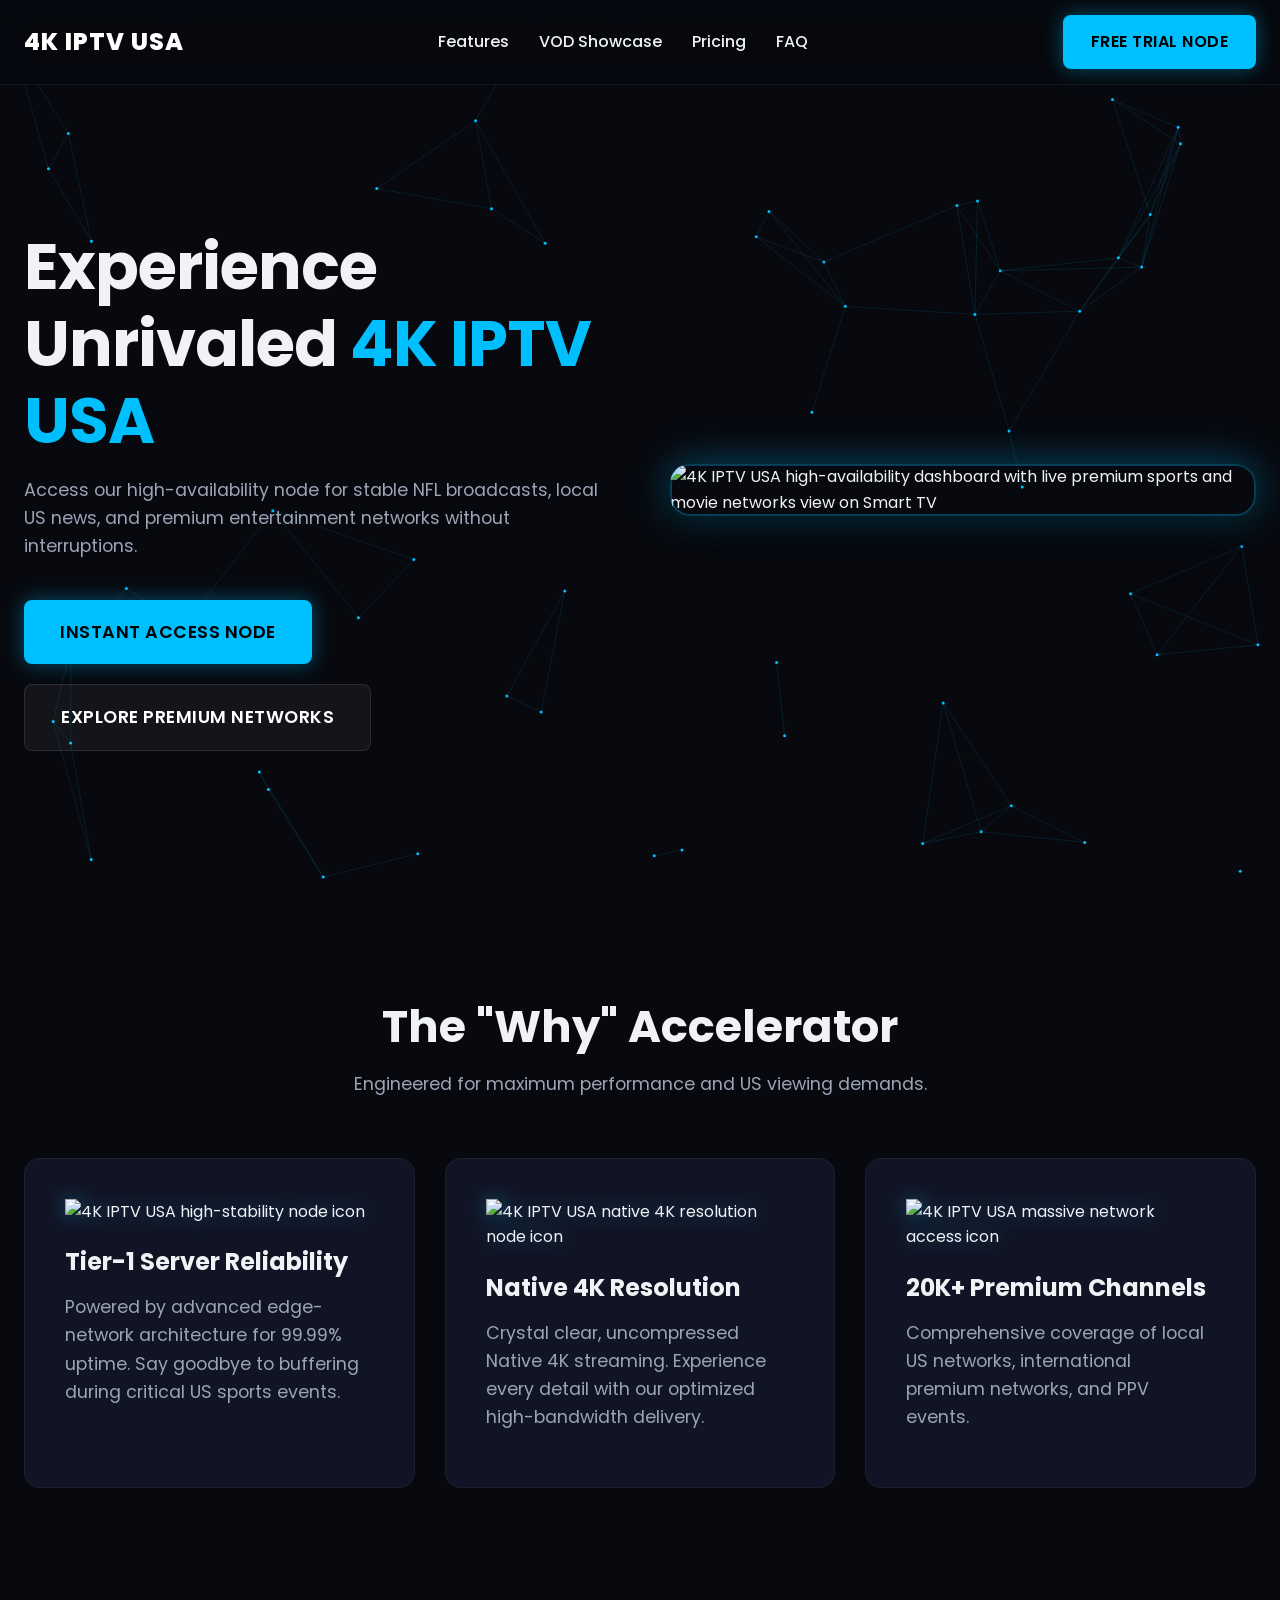
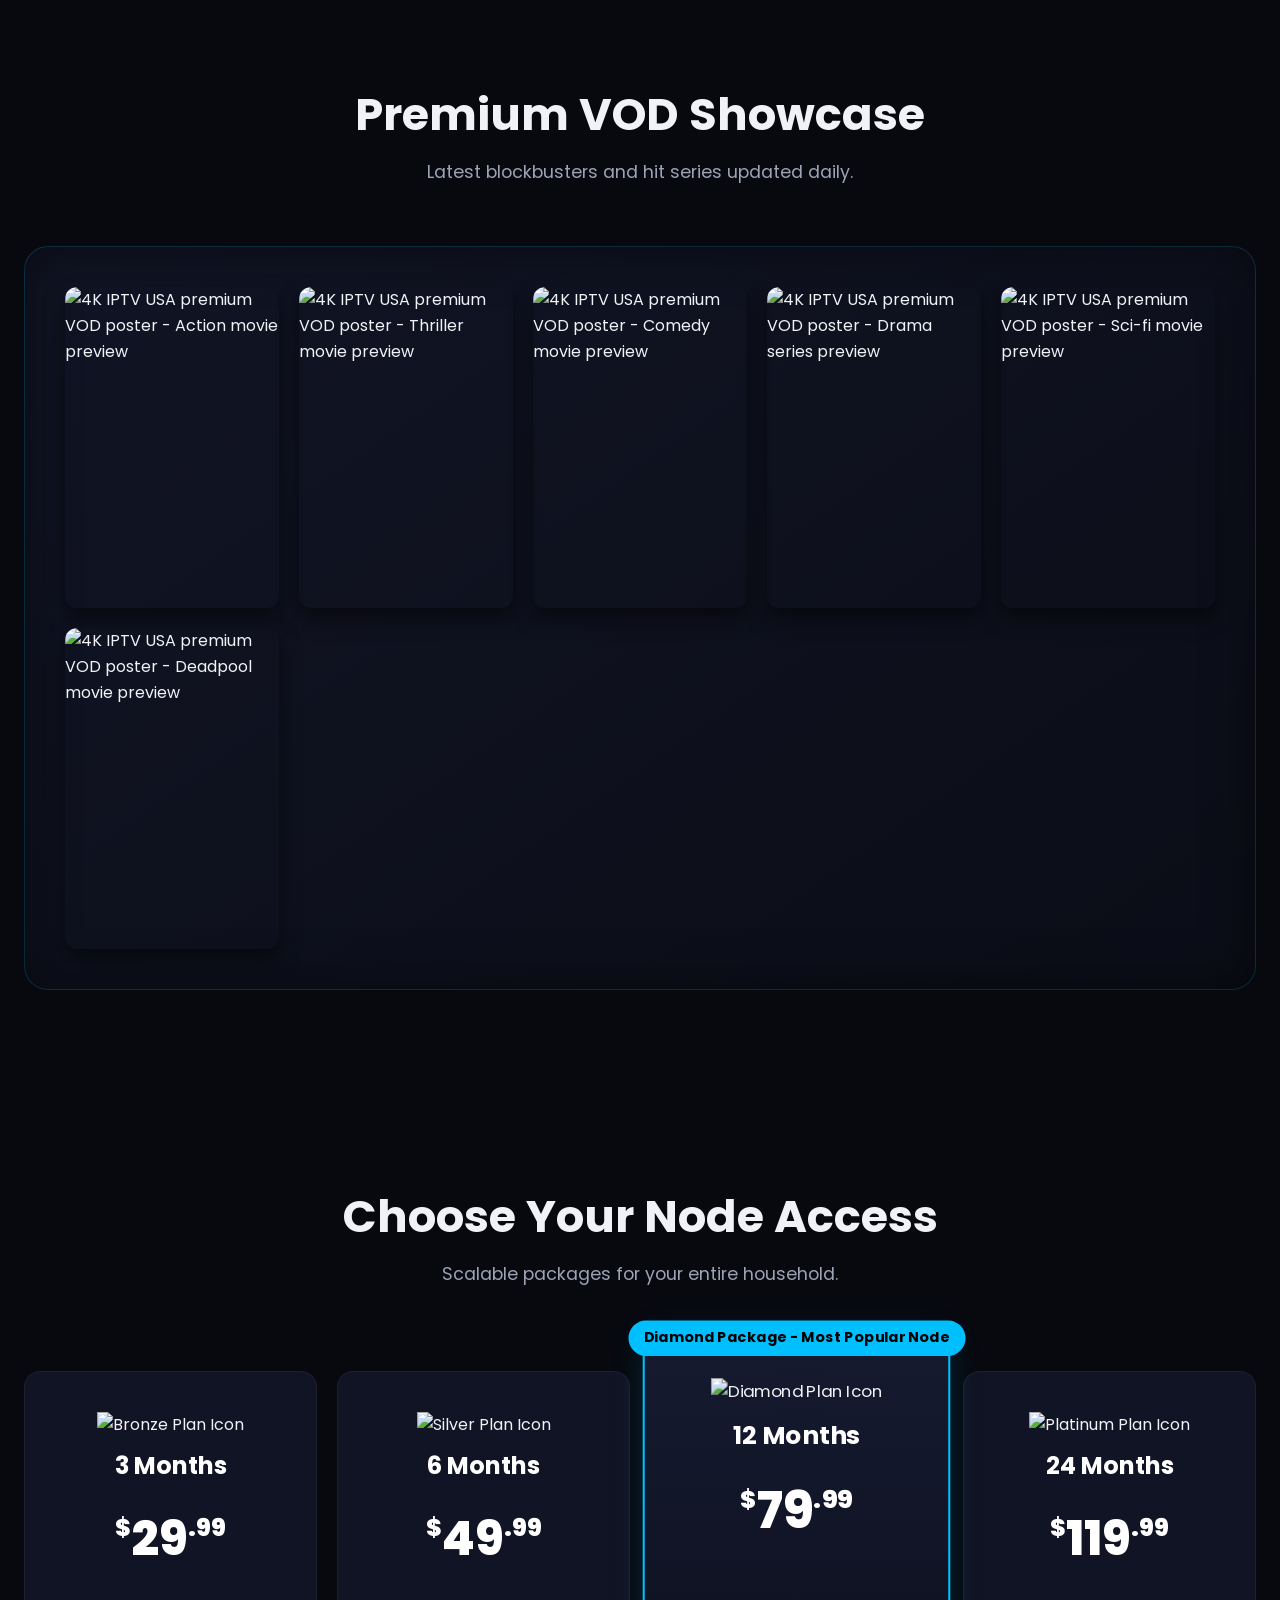
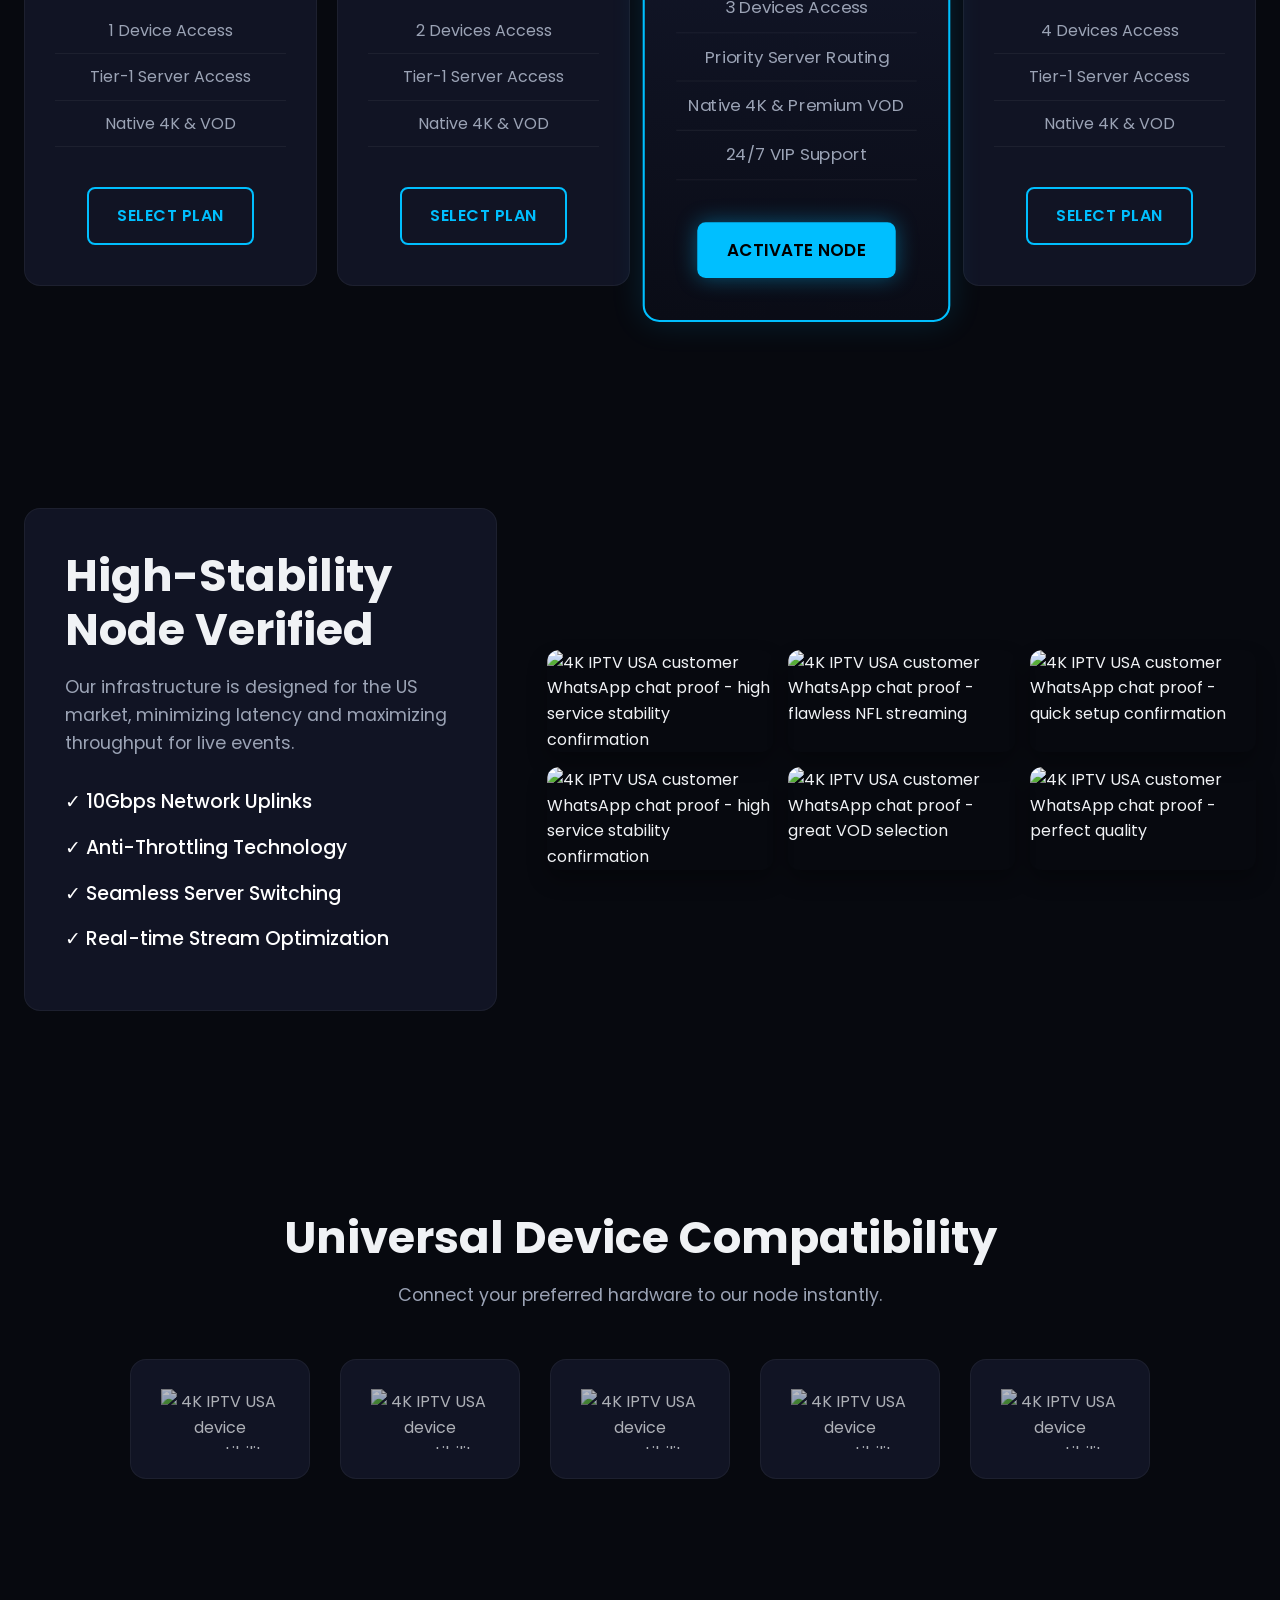
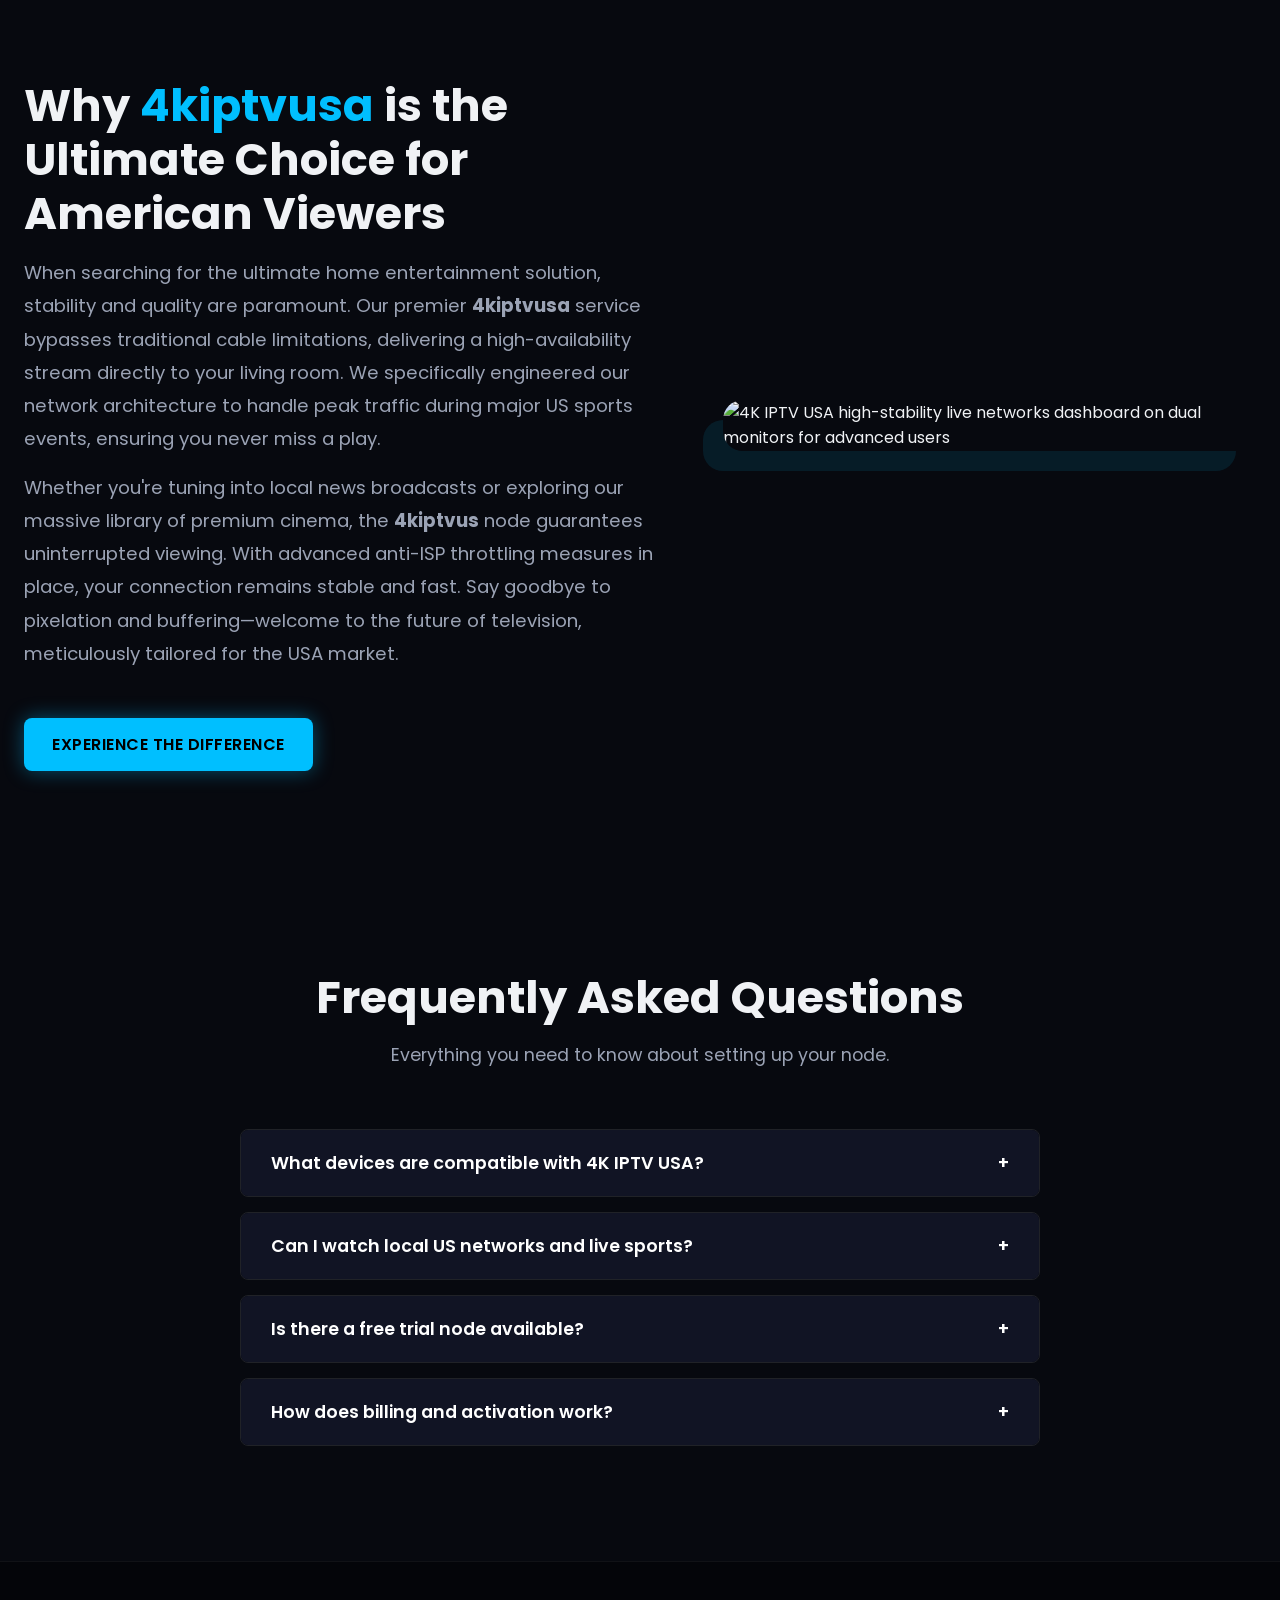
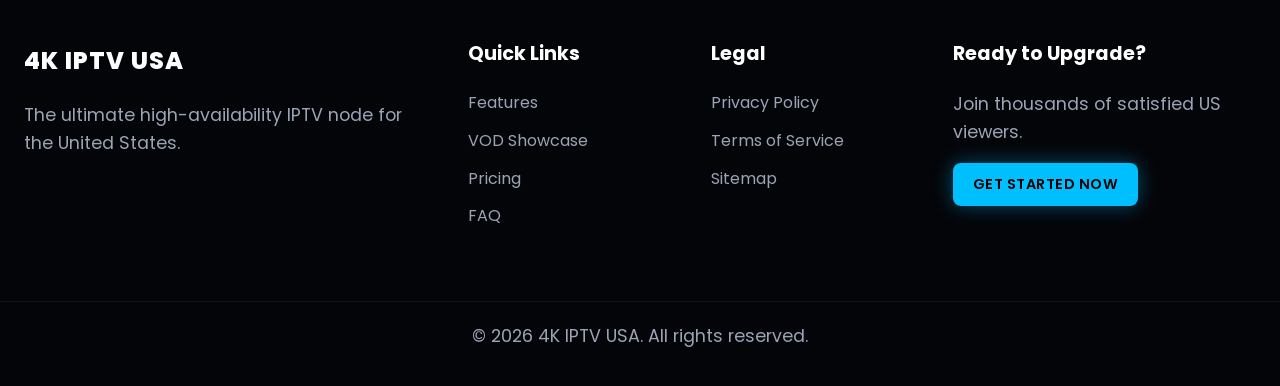
==== commit aeb8d4ad: "Fix canonical links and add missing favicon" ====
--- a/iptv-website-usa/index.html
+++ b/iptv-website-usa/index.html
@@ -8,6 +8,7 @@
     <meta name="keywords" content="4k iptv usa, 4kiptvus, premium iptv, stable iptv, live sports iptv, us iptv service">
     <meta name="robots" content="index, follow">
     <link rel="canonical" href="https://www.4kiptvusa.com/">
+    <link rel="icon" type="image/svg+xml" href="../favicon.svg">
     
     <!-- Google Fonts: Poppins -->
     <link rel="preconnect" href="https://fonts.googleapis.com">
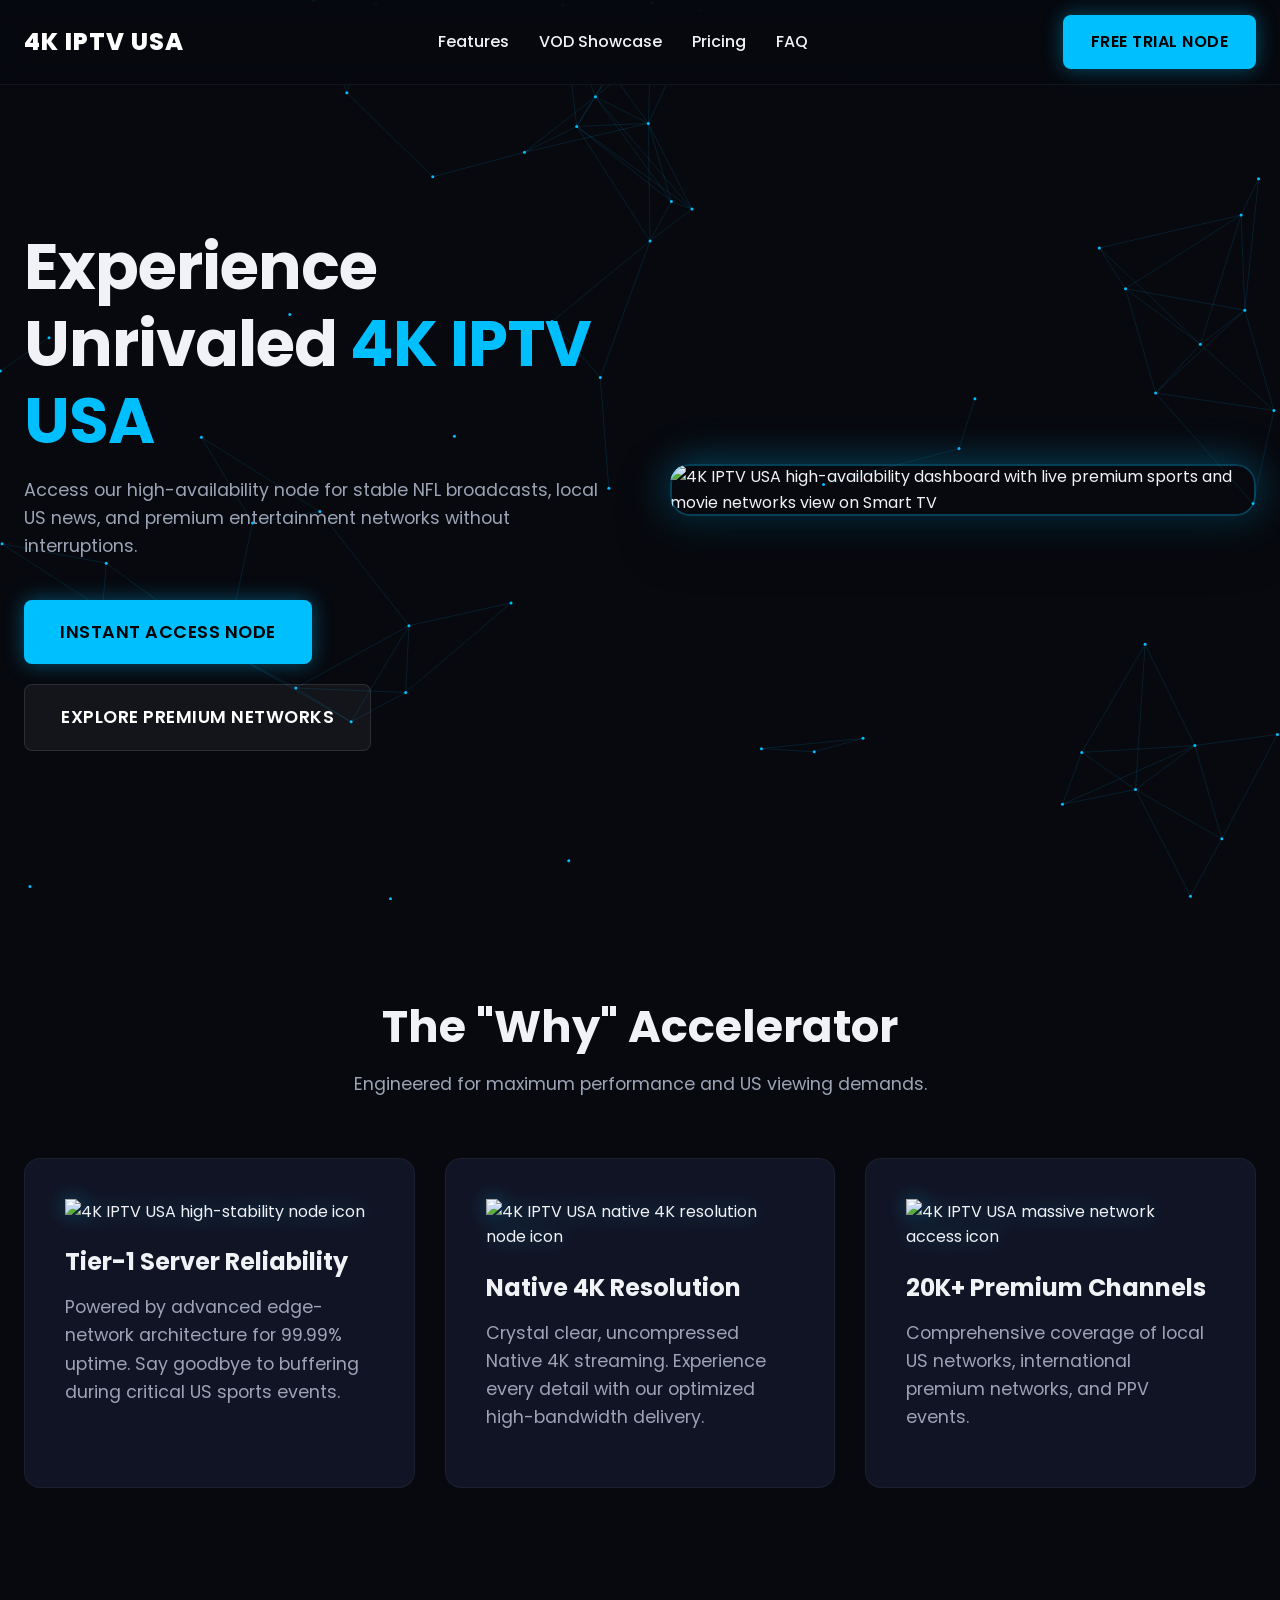
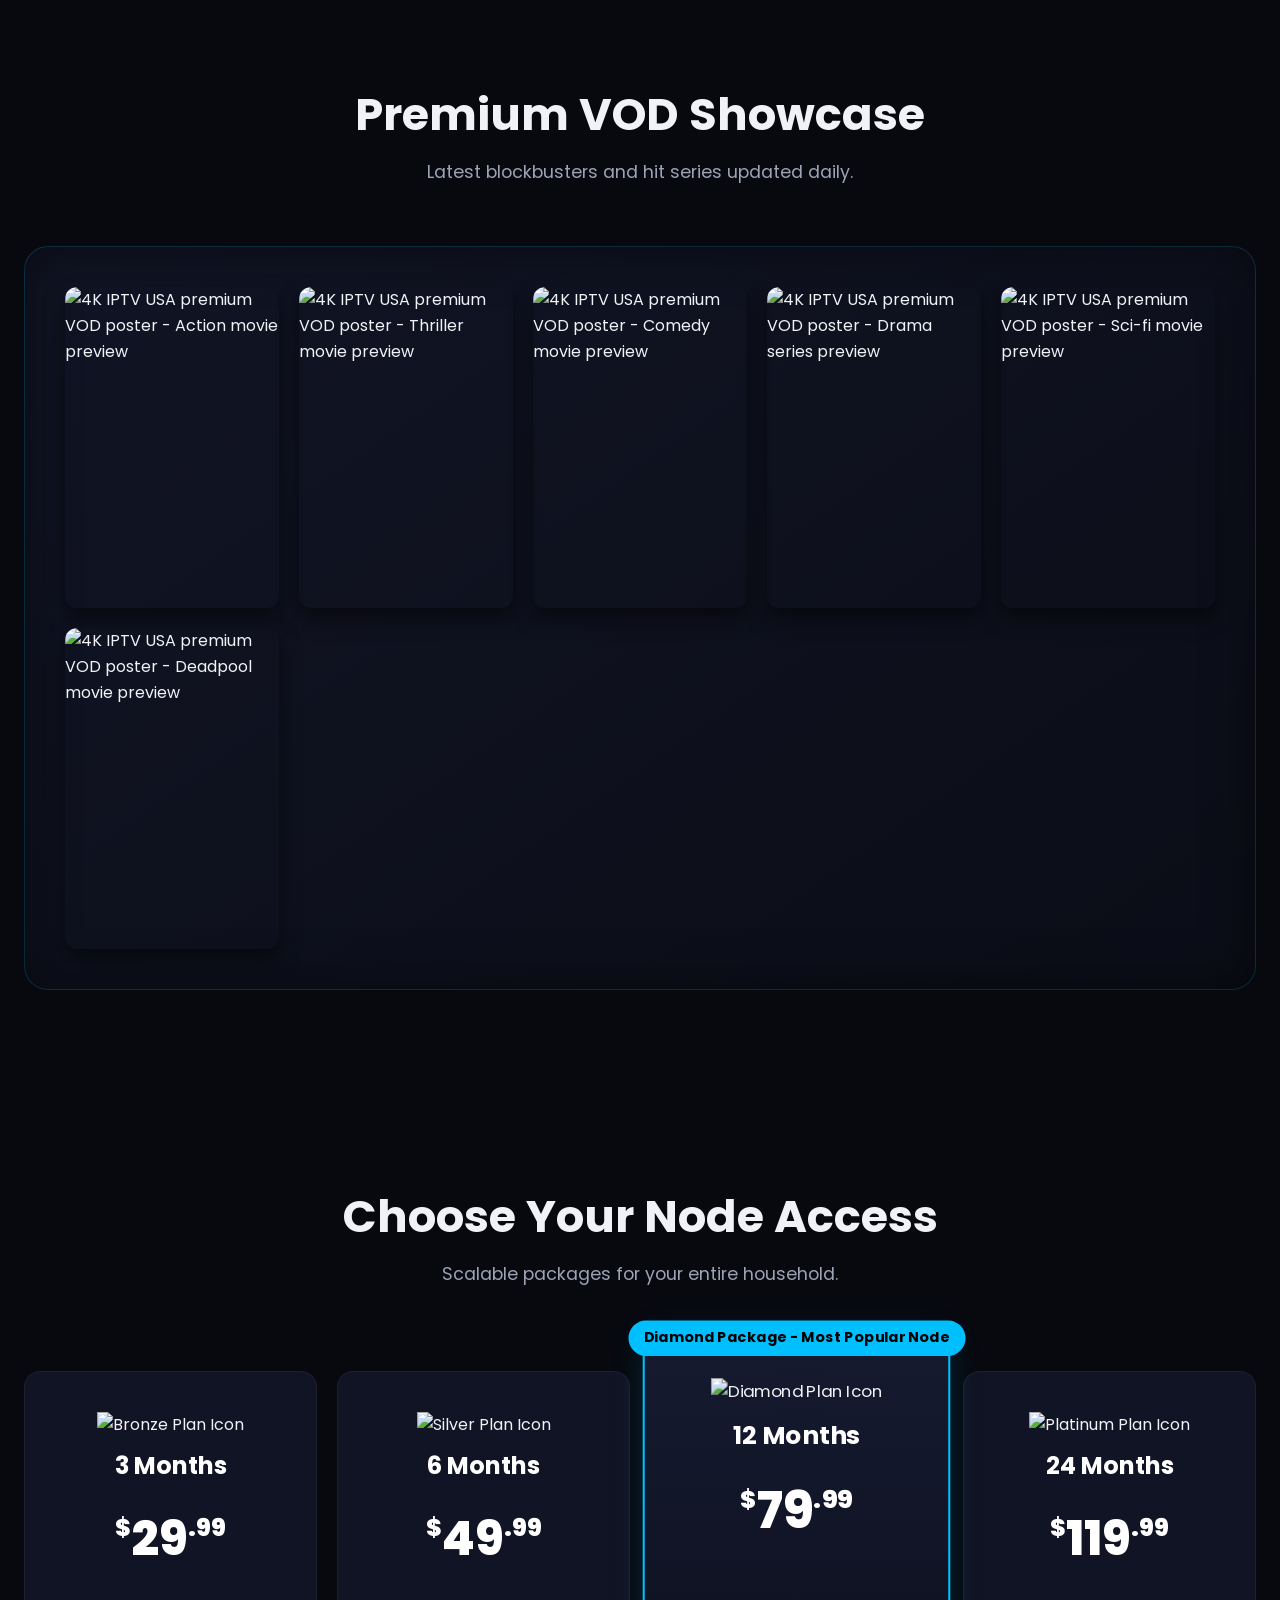
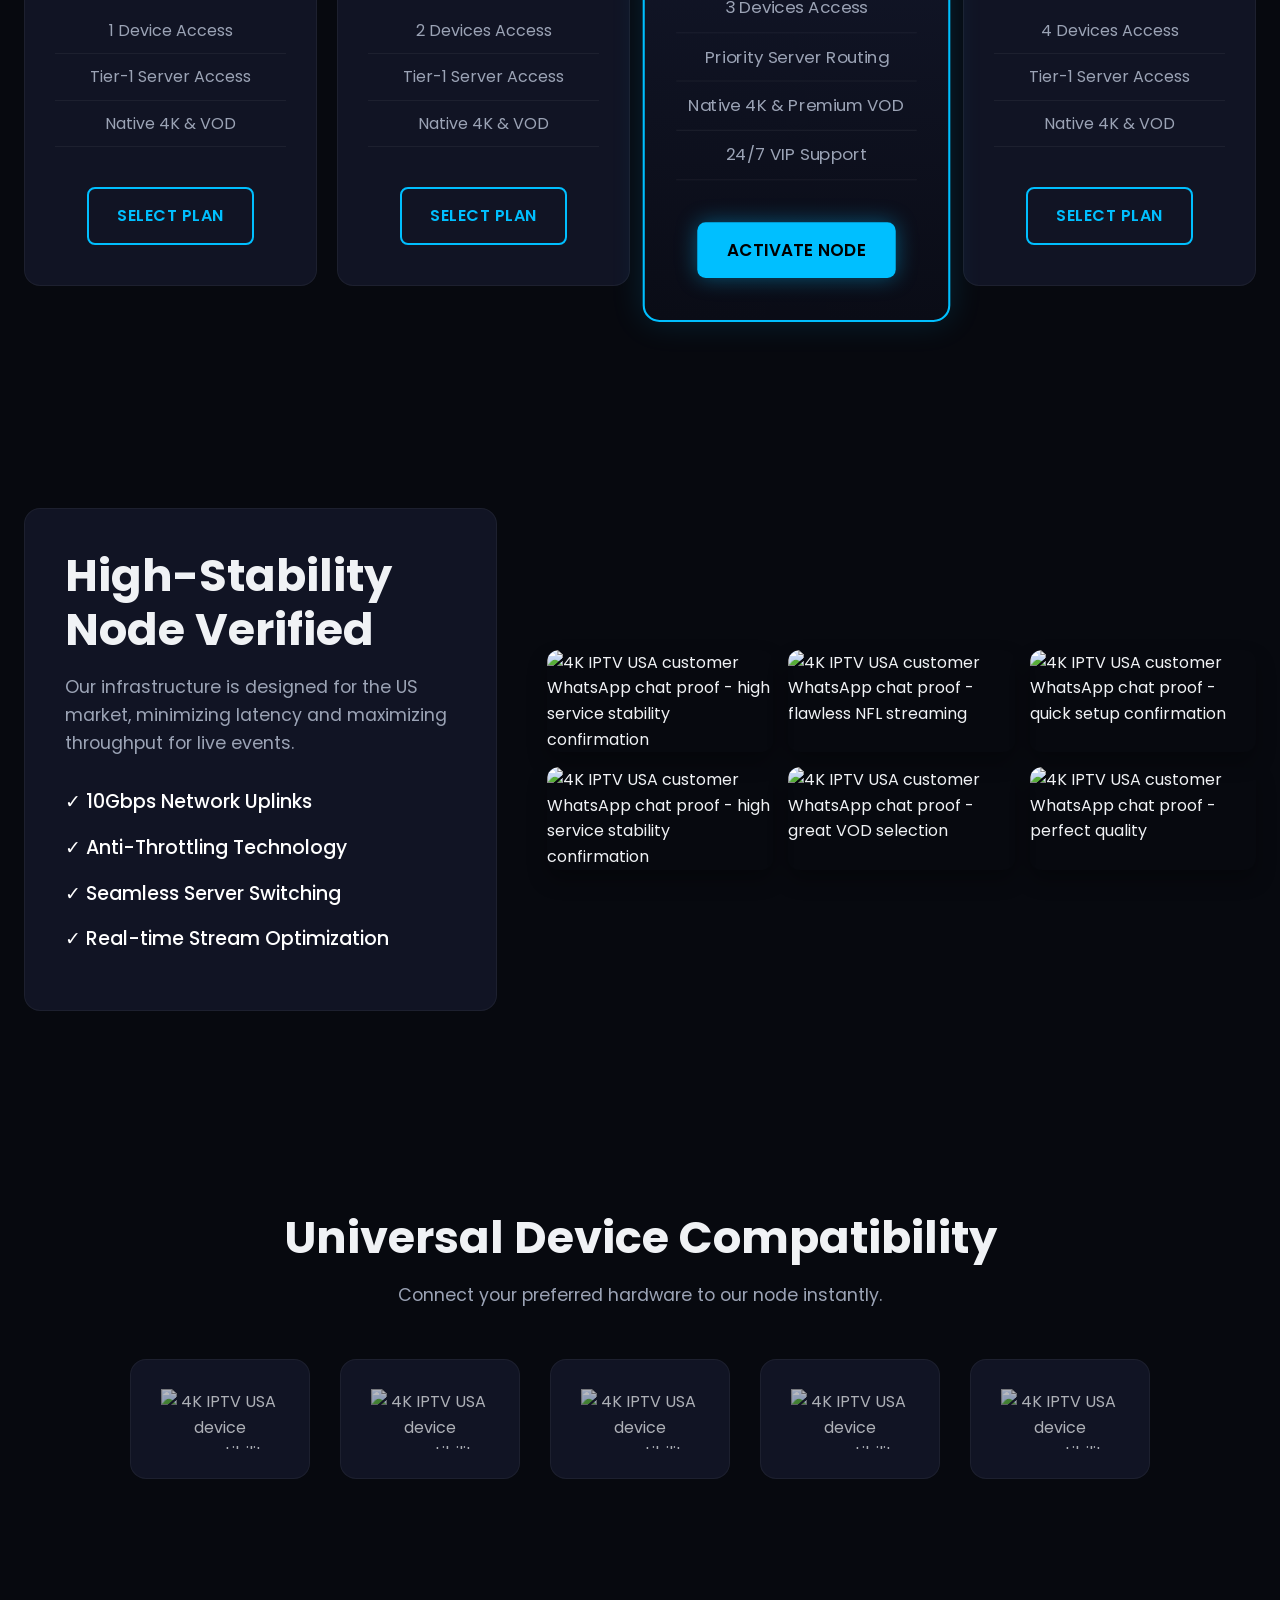
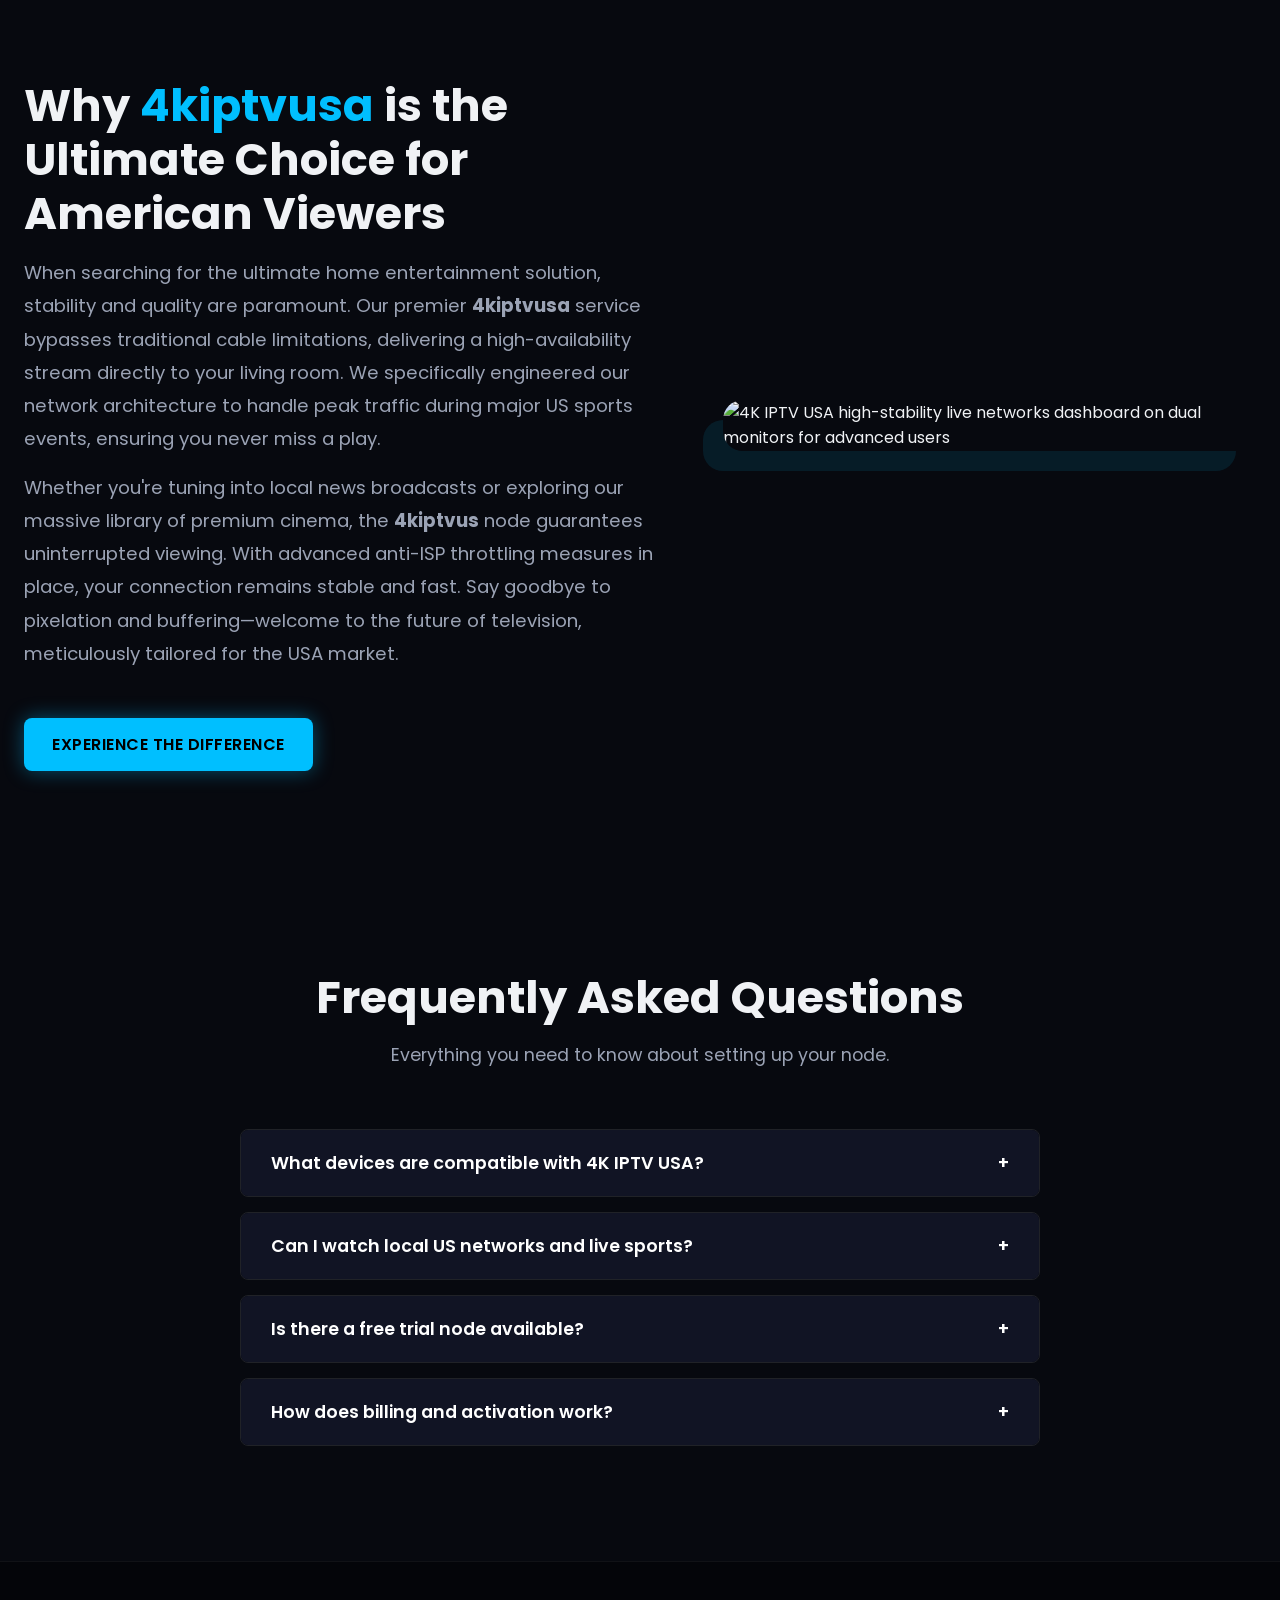
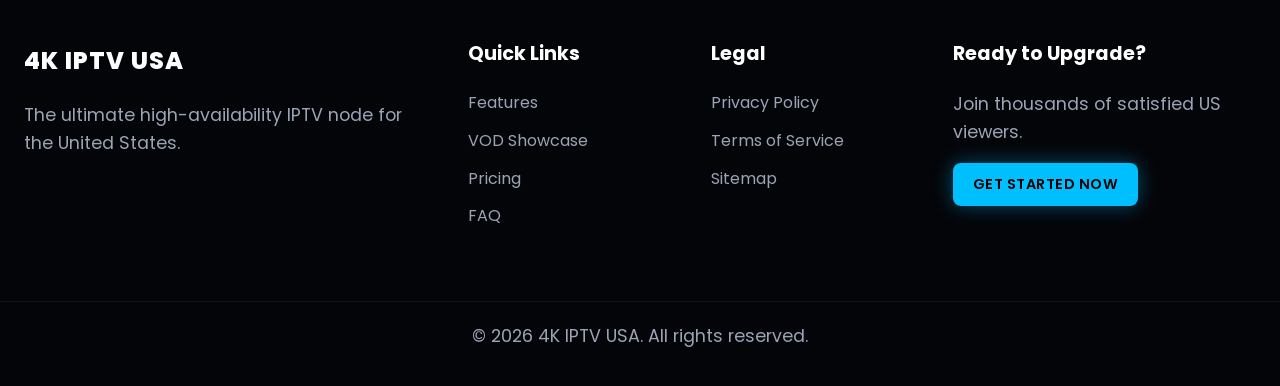
==== commit 59eadb13: "Fix canonical URLs and favicon paths" ====
--- a/iptv-website-usa/index.html
+++ b/iptv-website-usa/index.html
@@ -7,8 +7,8 @@
     <meta name="description" content="Experience the best 4K IPTV USA. Stable NFL, local news, and premium networks with our high-availability 4kiptvus node. Start your free trial today.">
     <meta name="keywords" content="4k iptv usa, 4kiptvus, premium iptv, stable iptv, live sports iptv, us iptv service">
     <meta name="robots" content="index, follow">
-    <link rel="canonical" href="https://www.4kiptvusa.com/">
-    <link rel="icon" type="image/svg+xml" href="../favicon.svg">
+    <link rel="canonical" href="https://4kiptvusa.com/">
+    <link rel="icon" type="image/svg+xml" href="favicon.svg">
     
     <!-- Google Fonts: Poppins -->
     <link rel="preconnect" href="https://fonts.googleapis.com">
